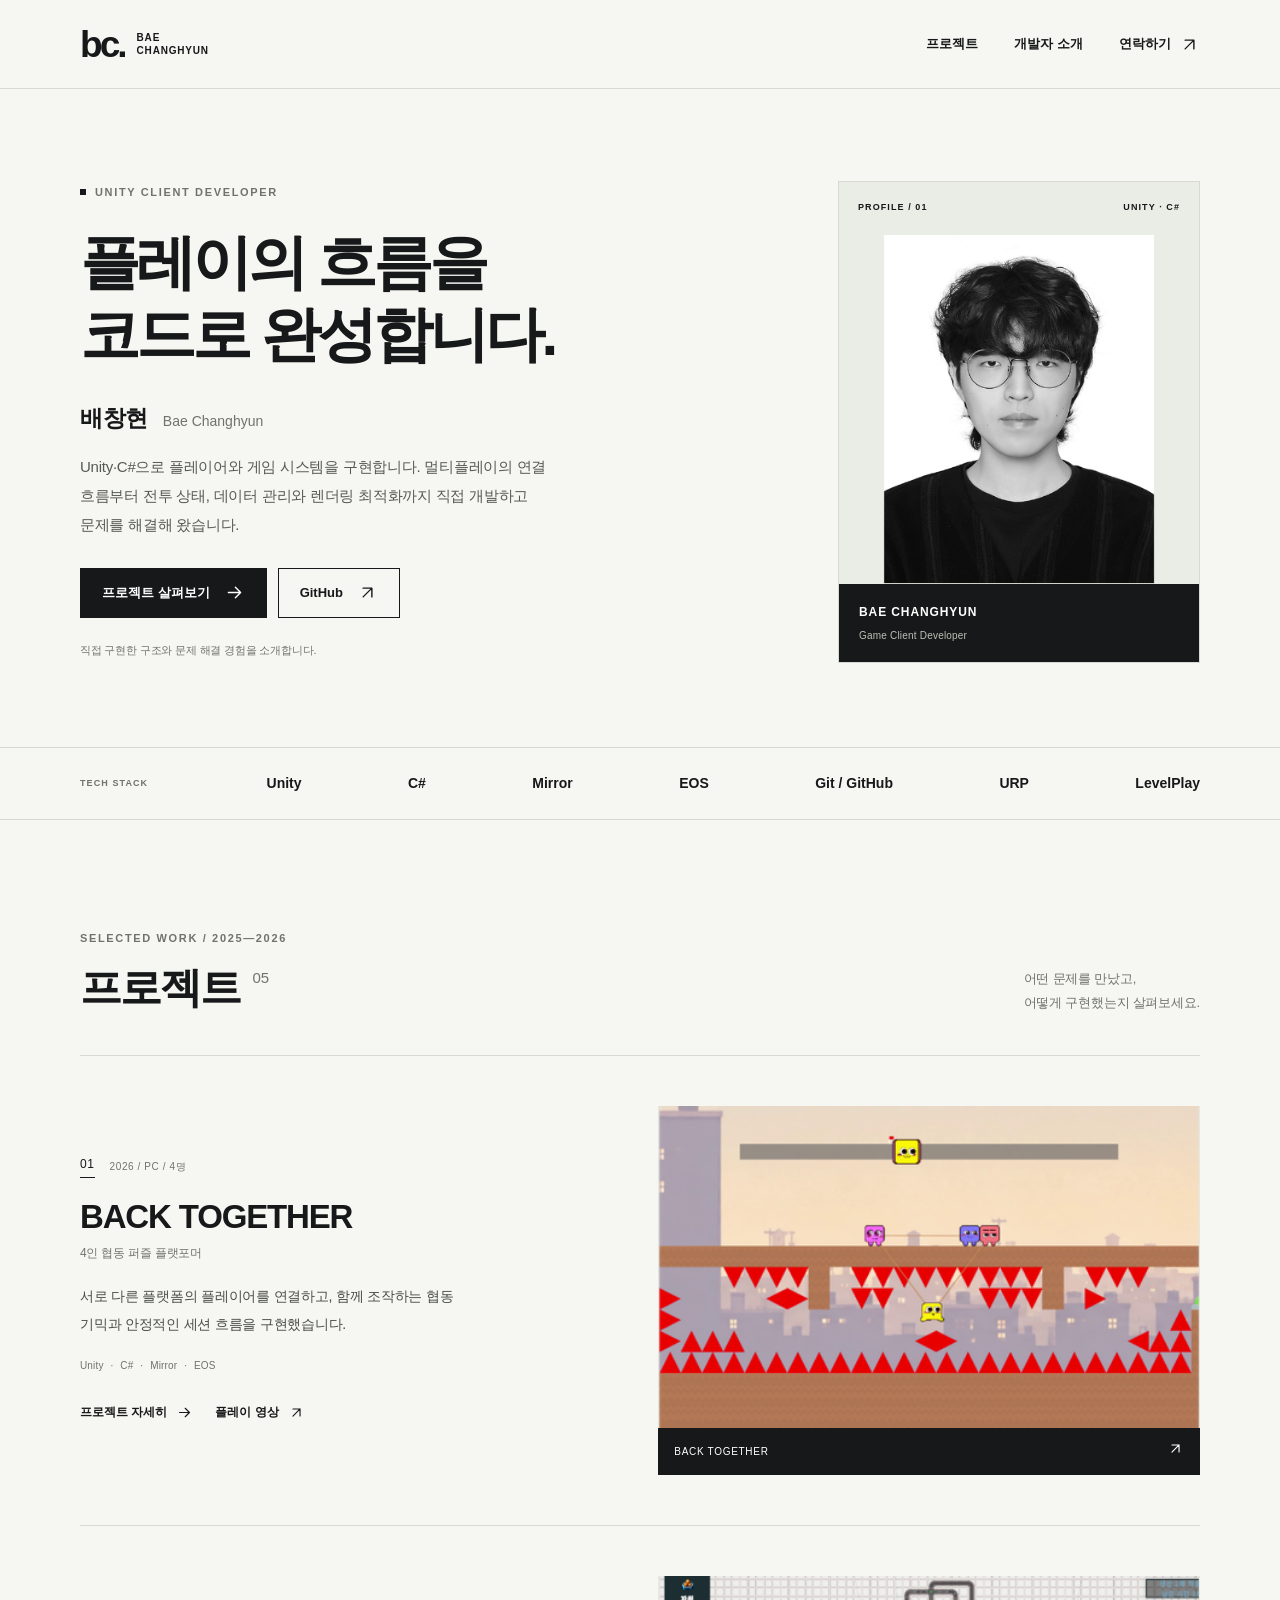
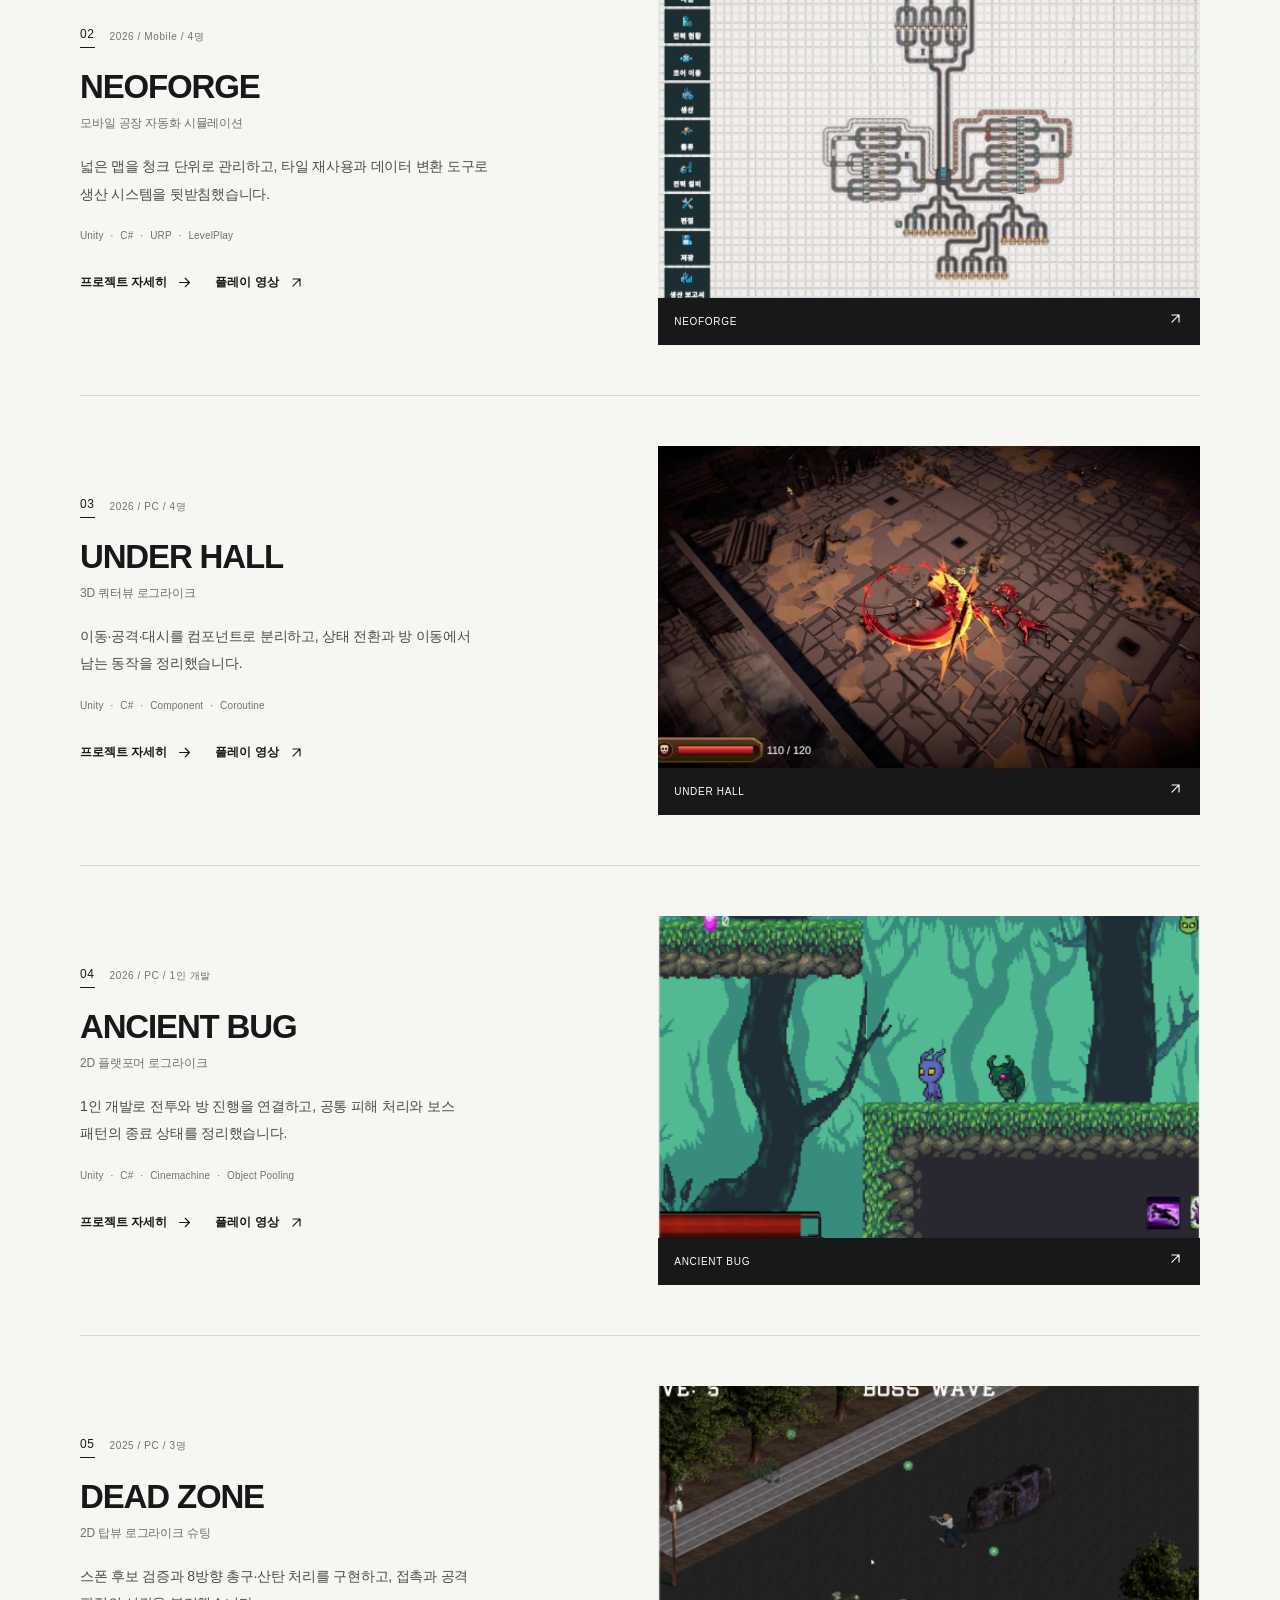
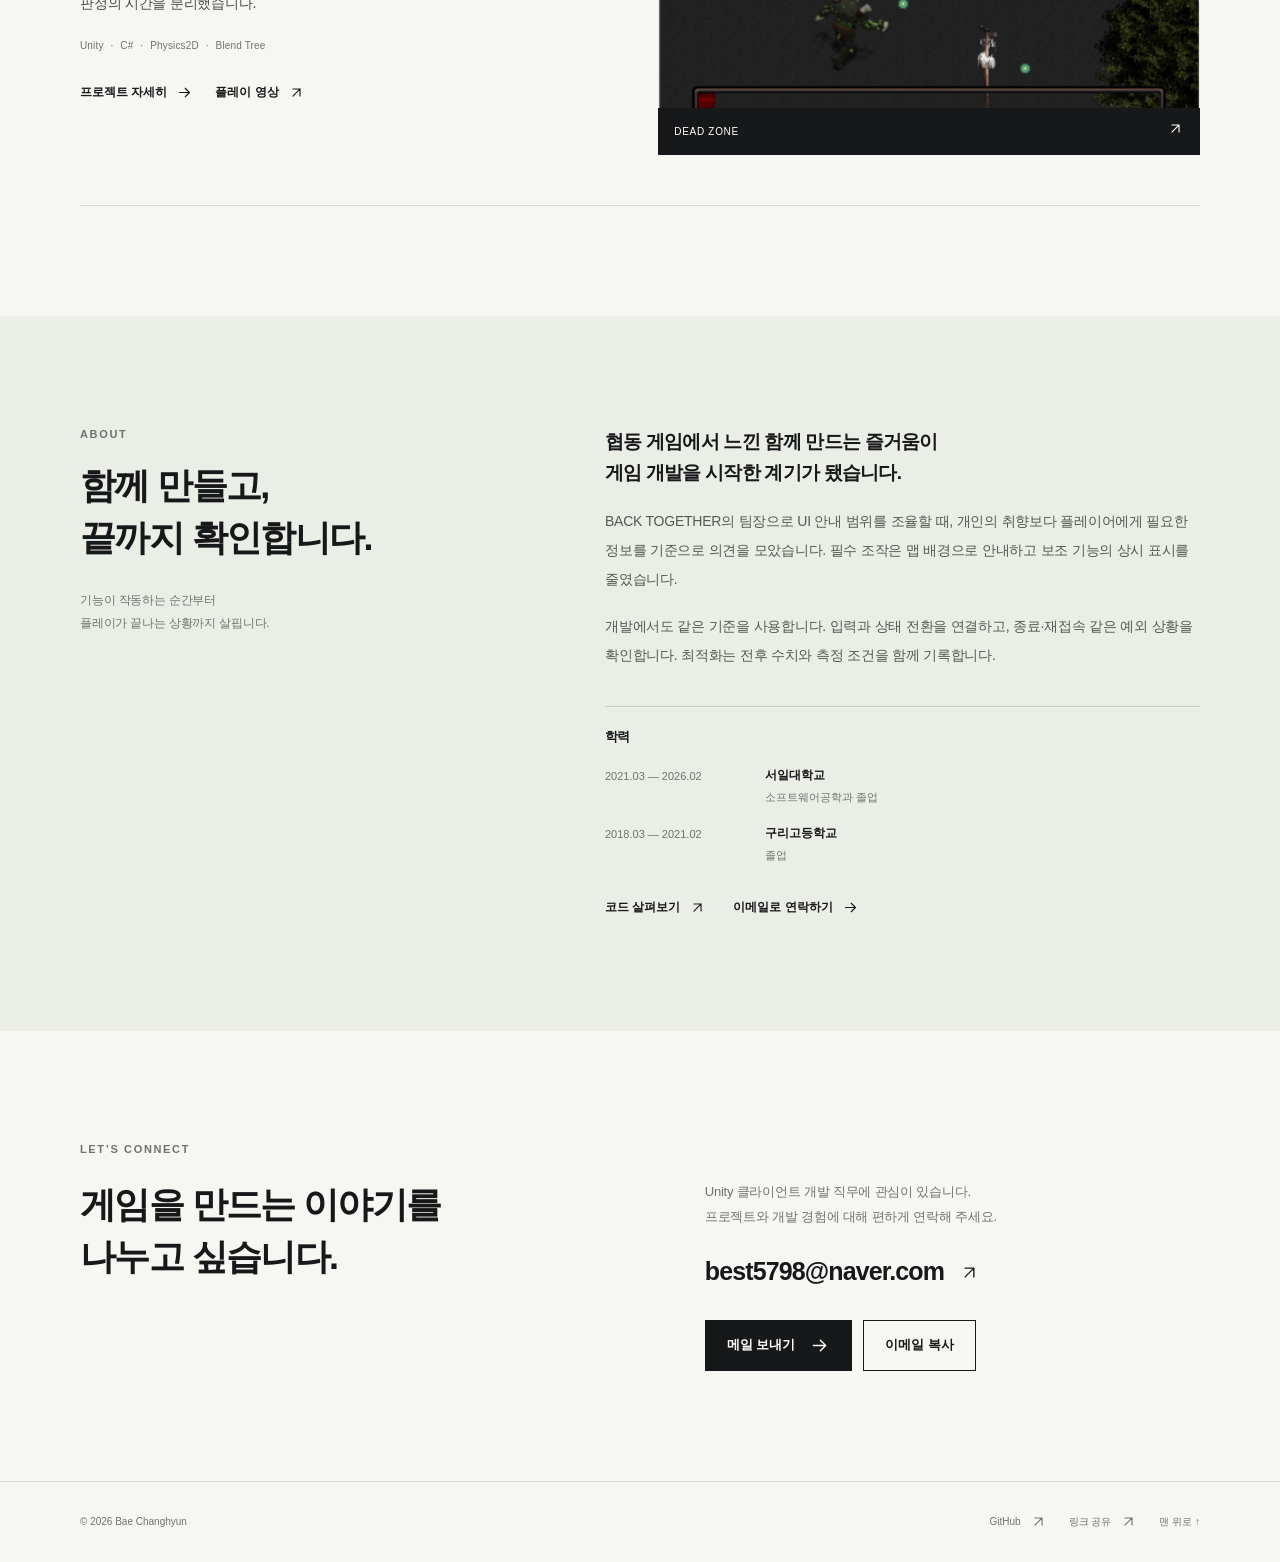
==== index.html @ 73ba4fcb "Publish Bae Changhyun portfolio website Add the homepage, five project case pages and original portf" ====
<!doctype html><html lang="ko"><head><meta charset="utf-8"><meta name="viewport" content="width=device-width,initial-scale=1"><meta name="theme-color" content="#f6f6f2"><title>배창현 | Unity 클라이언트 개발자</title><meta name="description" content="다섯 게임 프로젝트로 확인하는 Unity·C# 개발 경험. 멀티플레이, 전투 시스템, 데이터 관리와 렌더링 최적화를 소개합니다."><link rel="canonical" href="https://hukaziroh.github.io"><meta property="og:type" content="website"><meta property="og:title" content="배창현 | Unity 클라이언트 개발자"><meta property="og:description" content="다섯 게임 프로젝트로 확인하는 Unity·C# 개발 경험. 멀티플레이, 전투 시스템, 데이터 관리와 렌더링 최적화를 소개합니다."><meta property="og:url" content="https://hukaziroh.github.io"><meta property="og:locale" content="ko_KR"><meta property="og:image" content="https://hukaziroh.github.io/back-together-2.png"><meta name="twitter:card" content="summary_large_image"><link rel="icon" href="/favicon.svg" type="image/svg+xml"><link rel="stylesheet" href="/style.css"><script src="/app.js" defer></script></head><body><a class="skip-link" href="#main">본문으로 건너뛰기</a><header class="site-header"><div class="container nav-inner"><a class="wordmark" href="/" aria-label="배창현 홈페이지"><span class="monogram">bc.</span><span>BAE<br>CHANGHYUN</span></a><button class="menu-toggle" type="button" aria-expanded="false" aria-controls="main-nav" aria-label="메뉴 열기"><span></span><span></span></button><nav id="main-nav" aria-label="주요 메뉴"><a href="/#work">프로젝트</a><a href="/#about">개발자 소개</a><a class="nav-contact" href="/#contact">연락하기 <svg viewBox="0 0 24 24" aria-hidden="true"><path d="M7 17 17 7M7 7h10v10"/></svg></a></nav></div></header><main id="main"><section class="hero container" id="top"><div class="hero-copy"><p class="eyebrow"><span class="small-square"></span> UNITY CLIENT DEVELOPER</p><h1>플레이의 흐름을<br>코드로 완성합니다.</h1><p class="hero-name">배창현 <span>Bae Changhyun</span></p><p class="hero-description">Unity·C#으로 플레이어와 게임 시스템을 구현합니다. 멀티플레이의 연결 흐름부터 전투 상태, 데이터 관리와 렌더링 최적화까지 직접 개발하고 문제를 해결해 왔습니다.</p><div class="hero-actions"><a class="button button-dark" href="#work">프로젝트 살펴보기 <svg viewBox="0 0 24 24" aria-hidden="true"><path d="M5 12h14M13 6l6 6-6 6"/></svg></a><a class="button button-outline" href="https://github.com/Hukaziroh" target="_blank" rel="noopener noreferrer">GitHub<svg viewBox="0 0 24 24" aria-hidden="true"><path d="M7 17 17 7M7 7h10v10"/></svg></a></div><p class="hero-footnote">직접 구현한 구조와 문제 해결 경험을 소개합니다.</p></div><div class="portrait-wrap"><div class="portrait-top"><span>PROFILE / 01</span><span>UNITY · C#</span></div><img class="portrait" src="/portrait.png" alt="Unity 클라이언트 개발자 배창현" width="338" height="434" fetchpriority="high"><div class="portrait-bottom"><span>BAE CHANGHYUN</span><span>Game Client Developer</span></div></div></section><div class="skill-rail"><div class="container"><span class="rail-label">TECH STACK</span><span>Unity</span><span>C#</span><span>Mirror</span><span>EOS</span><span>Git / GitHub</span><span>URP</span><span>LevelPlay</span></div></div><section class="work-section container section-space" id="work"><div class="section-heading"><div><p class="eyebrow">SELECTED WORK / 2025—2026</p><h2>프로젝트<span class="section-count">05</span></h2></div><p>어떤 문제를 만났고,<br>어떻게 구현했는지 살펴보세요.</p></div><div id="projects" class="project-list"><article class="project-row"><div class="project-copy"><div class="project-meta"><span class="project-number">01</span><span>2026 / PC / 4명</span></div><h3><a href="/back-together.html">BACK TOGETHER</a></h3><p class="project-category">4인 협동 퍼즐 플랫포머</p><p class="project-summary">서로 다른 플랫폼의 플레이어를 연결하고, 함께 조작하는 협동 기믹과 안정적인 세션 흐름을 구현했습니다.</p><p class="project-tools">Unity <span>·</span> C# <span>·</span> Mirror <span>·</span> EOS</p><div class="project-actions"><a class="text-link project-detail" href="/back-together.html">프로젝트 자세히 <svg viewBox="0 0 24 24" aria-hidden="true"><path d="M5 12h14M13 6l6 6-6 6"/></svg></a><a class="text-link" href="https://www.youtube.com/@MoriSoft-KR/videos" target="_blank" rel="noopener noreferrer">플레이 영상<svg viewBox="0 0 24 24" aria-hidden="true"><path d="M7 17 17 7M7 7h10v10"/></svg></a></div></div><a class="project-image" href="/back-together.html" aria-label="BACK TOGETHER 상세 보기"><img src="/back-together-3.png" alt="BACK TOGETHER 실제 게임 화면" width="600" height="380" loading="lazy"><span class="image-caption">BACK TOGETHER <span><svg viewBox="0 0 24 24" aria-hidden="true"><path d="M7 17 17 7M7 7h10v10"/></svg></span></span></a></article><article class="project-row"><div class="project-copy"><div class="project-meta"><span class="project-number">02</span><span>2026 / Mobile / 4명</span></div><h3><a href="/neoforge.html">NEOFORGE</a></h3><p class="project-category">모바일 공장 자동화 시뮬레이션</p><p class="project-summary">넓은 맵을 청크 단위로 관리하고, 타일 재사용과 데이터 변환 도구로 생산 시스템을 뒷받침했습니다.</p><p class="project-tools">Unity <span>·</span> C# <span>·</span> URP <span>·</span> LevelPlay</p><div class="project-actions"><a class="text-link project-detail" href="/neoforge.html">프로젝트 자세히 <svg viewBox="0 0 24 24" aria-hidden="true"><path d="M5 12h14M13 6l6 6-6 6"/></svg></a><a class="text-link" href="https://youtu.be/J22Yu4zVN50" target="_blank" rel="noopener noreferrer">플레이 영상<svg viewBox="0 0 24 24" aria-hidden="true"><path d="M7 17 17 7M7 7h10v10"/></svg></a></div></div><a class="project-image" href="/neoforge.html" aria-label="NEOFORGE 상세 보기"><img src="/neoforge-2.png" alt="NEOFORGE 실제 게임 화면" width="600" height="380" loading="lazy"><span class="image-caption">NEOFORGE <span><svg viewBox="0 0 24 24" aria-hidden="true"><path d="M7 17 17 7M7 7h10v10"/></svg></span></span></a></article><article class="project-row"><div class="project-copy"><div class="project-meta"><span class="project-number">03</span><span>2026 / PC / 4명</span></div><h3><a href="/under-hall.html">UNDER HALL</a></h3><p class="project-category">3D 쿼터뷰 로그라이크</p><p class="project-summary">이동·공격·대시를 컴포넌트로 분리하고, 상태 전환과 방 이동에서 남는 동작을 정리했습니다.</p><p class="project-tools">Unity <span>·</span> C# <span>·</span> Component <span>·</span> Coroutine</p><div class="project-actions"><a class="text-link project-detail" href="/under-hall.html">프로젝트 자세히 <svg viewBox="0 0 24 24" aria-hidden="true"><path d="M5 12h14M13 6l6 6-6 6"/></svg></a><a class="text-link" href="https://youtu.be/vsww1RS2NX8" target="_blank" rel="noopener noreferrer">플레이 영상<svg viewBox="0 0 24 24" aria-hidden="true"><path d="M7 17 17 7M7 7h10v10"/></svg></a></div></div><a class="project-image" href="/under-hall.html" aria-label="UNDER HALL 상세 보기"><img src="/under-hall-1.png" alt="UNDER HALL 실제 게임 화면" width="600" height="380" loading="lazy"><span class="image-caption">UNDER HALL <span><svg viewBox="0 0 24 24" aria-hidden="true"><path d="M7 17 17 7M7 7h10v10"/></svg></span></span></a></article><article class="project-row"><div class="project-copy"><div class="project-meta"><span class="project-number">04</span><span>2026 / PC / 1인 개발</span></div><h3><a href="/ancient-bug.html">ANCIENT BUG</a></h3><p class="project-category">2D 플랫포머 로그라이크</p><p class="project-summary">1인 개발로 전투와 방 진행을 연결하고, 공통 피해 처리와 보스 패턴의 종료 상태를 정리했습니다.</p><p class="project-tools">Unity <span>·</span> C# <span>·</span> Cinemachine <span>·</span> Object Pooling</p><div class="project-actions"><a class="text-link project-detail" href="/ancient-bug.html">프로젝트 자세히 <svg viewBox="0 0 24 24" aria-hidden="true"><path d="M5 12h14M13 6l6 6-6 6"/></svg></a><a class="text-link" href="https://youtu.be/8jhL17B-1E8" target="_blank" rel="noopener noreferrer">플레이 영상<svg viewBox="0 0 24 24" aria-hidden="true"><path d="M7 17 17 7M7 7h10v10"/></svg></a></div></div><a class="project-image" href="/ancient-bug.html" aria-label="ANCIENT BUG 상세 보기"><img src="/ancient-bug-1.png" alt="ANCIENT BUG 실제 게임 화면" width="600" height="380" loading="lazy"><span class="image-caption">ANCIENT BUG <span><svg viewBox="0 0 24 24" aria-hidden="true"><path d="M7 17 17 7M7 7h10v10"/></svg></span></span></a></article><article class="project-row"><div class="project-copy"><div class="project-meta"><span class="project-number">05</span><span>2025 / PC / 3명</span></div><h3><a href="/dead-zone.html">DEAD ZONE</a></h3><p class="project-category">2D 탑뷰 로그라이크 슈팅</p><p class="project-summary">스폰 후보 검증과 8방향 총구·산탄 처리를 구현하고, 접촉과 공격 판정의 시간을 분리했습니다.</p><p class="project-tools">Unity <span>·</span> C# <span>·</span> Physics2D <span>·</span> Blend Tree</p><div class="project-actions"><a class="text-link project-detail" href="/dead-zone.html">프로젝트 자세히 <svg viewBox="0 0 24 24" aria-hidden="true"><path d="M5 12h14M13 6l6 6-6 6"/></svg></a><a class="text-link" href="https://youtu.be/VTCCBFaYVKY" target="_blank" rel="noopener noreferrer">플레이 영상<svg viewBox="0 0 24 24" aria-hidden="true"><path d="M7 17 17 7M7 7h10v10"/></svg></a></div></div><a class="project-image" href="/dead-zone.html" aria-label="DEAD ZONE 상세 보기"><img src="/dead-zone-1.png" alt="DEAD ZONE 실제 게임 화면" width="600" height="380" loading="lazy"><span class="image-caption">DEAD ZONE <span><svg viewBox="0 0 24 24" aria-hidden="true"><path d="M7 17 17 7M7 7h10v10"/></svg></span></span></a></article></div></section><section class="about-section" id="about"><div class="container section-space about-layout"><div class="about-heading"><p class="eyebrow">ABOUT</p><h2>함께 만들고,<br>끝까지 확인합니다.</h2><p>기능이 작동하는 순간부터<br>플레이가 끝나는 상황까지 살핍니다.</p></div><div class="about-content"><p class="about-lead">협동 게임에서 느낀 함께 만드는 즐거움이<br>게임 개발을 시작한 계기가 됐습니다.</p><p>BACK TOGETHER의 팀장으로 UI 안내 범위를 조율할 때, 개인의 취향보다 플레이어에게 필요한 정보를 기준으로 의견을 모았습니다. 필수 조작은 맵 배경으로 안내하고 보조 기능의 상시 표시를 줄였습니다.</p><p>개발에서도 같은 기준을 사용합니다. 입력과 상태 전환을 연결하고, 종료·재접속 같은 예외 상황을 확인합니다. 최적화는 전후 수치와 측정 조건을 함께 기록합니다.</p><div class="education"><h3>학력</h3><div class="education-row"><time>2021.03 — 2026.02</time><div><strong>서일대학교</strong><span>소프트웨어공학과 졸업</span></div></div><div class="education-row"><time>2018.03 — 2021.02</time><div><strong>구리고등학교</strong><span>졸업</span></div></div></div><div class="about-links"><a class="text-link" href="https://github.com/Hukaziroh" target="_blank" rel="noopener noreferrer">코드 살펴보기<svg viewBox="0 0 24 24" aria-hidden="true"><path d="M7 17 17 7M7 7h10v10"/></svg></a><a class="text-link" href="mailto:best5798@naver.com">이메일로 연락하기 <svg viewBox="0 0 24 24" aria-hidden="true"><path d="M5 12h14M13 6l6 6-6 6"/></svg></a></div></div></div></section><section class="contact-section container section-space" id="contact"><p class="eyebrow">LET’S CONNECT</p><div class="contact-layout"><h2>게임을 만드는 이야기를<br>나누고 싶습니다.</h2><div><p>Unity 클라이언트 개발 직무에 관심이 있습니다.<br>프로젝트와 개발 경험에 대해 편하게 연락해 주세요.</p><a class="contact-email" href="mailto:best5798@naver.com">best5798@naver.com<svg viewBox="0 0 24 24" aria-hidden="true"><path d="M7 17 17 7M7 7h10v10"/></svg></a><div class="contact-actions"><a class="button button-dark" href="mailto:best5798@naver.com">메일 보내기 <svg viewBox="0 0 24 24" aria-hidden="true"><path d="M5 12h14M13 6l6 6-6 6"/></svg></a><button class="button button-outline" type="button" data-copy-email>이메일 복사</button></div></div></div></section></main><script type="application/ld+json">{"@context":"https://schema.org","@type":"Person","name":"배창현","alternateName":"Bae Changhyun","jobTitle":"Unity 클라이언트 개발자","email":"best5798@naver.com","url":"https://hukaziroh.github.io","sameAs":["https://github.com/Hukaziroh"],"knowsAbout":["Unity","C#","Mirror","Epic Online Services","Game Development"],"alumniOf":{"@type":"CollegeOrUniversity","name":"서일대학교"}}</script><footer class="site-footer"><div class="container footer-inner"><span>© 2026 Bae Changhyun</span><div><a class="text-link" href="https://github.com/Hukaziroh" target="_blank" rel="noopener noreferrer">GitHub<svg viewBox="0 0 24 24" aria-hidden="true"><path d="M7 17 17 7M7 7h10v10"/></svg></a><button class="text-link" type="button" data-share>링크 공유 <svg viewBox="0 0 24 24" aria-hidden="true"><path d="M7 17 17 7M7 7h10v10"/></svg></button><a class="text-link" href="#top">맨 위로 ↑</a></div></div></footer><div id="toast" class="toast" role="status" aria-live="polite"></div></body></html>
---- style.css ----
:root{--bg:#f6f6f2;--ink:#171819;--muted:#70736d;--line:#d7d9d2;--white:#fff;--soft:#eceee7;--font:"Noto Sans KR","Apple SD Gothic Neo","Malgun Gothic",Arial,sans-serif}
*{box-sizing:border-box}html{scroll-behavior:smooth;scroll-padding-top:94px}body{margin:0;background:var(--bg);color:var(--ink);font-family:var(--font);font-size:15px;line-height:1.75;word-break:keep-all;overflow-wrap:break-word}a{color:inherit;text-decoration:none}button{font:inherit;color:inherit;cursor:pointer}button,a{-webkit-tap-highlight-color:transparent}button{border:0;background:none}img{max-width:100%;display:block}svg{width:21px;height:21px;fill:none;stroke:currentColor;stroke-width:1.6;stroke-linecap:round;stroke-linejoin:round;flex:none}h1,h2,h3,p,figure{margin:0}h1,h2,h3{line-height:1.3;letter-spacing:-.045em}h2{font-size:42px;font-weight:750}h3{font-size:26px;font-weight:700}p{letter-spacing:-.017em}.container{width:min(1120px,calc(100% - 80px));margin:0 auto}.section-space{padding-top:110px;padding-bottom:110px}.eyebrow{font-family:Arial,sans-serif;font-size:11px;font-weight:700;letter-spacing:.15em;color:var(--muted);line-height:1.6}.sr-only{position:absolute;width:1px;height:1px;padding:0;margin:-1px;overflow:hidden;clip:rect(0,0,0,0);white-space:nowrap;border:0}.skip-link{position:fixed;top:-80px;left:20px;z-index:20;background:var(--ink);color:white;padding:14px 20px}.skip-link:focus{top:12px}:focus-visible{outline:2px solid var(--ink);outline-offset:5px}.site-header{position:sticky;top:0;z-index:10;background:rgba(246,246,242,.96);backdrop-filter:blur(14px);border-bottom:1px solid var(--line)}.nav-inner{height:88px;display:flex;align-items:center;justify-content:space-between}.wordmark{display:flex;align-items:center;gap:12px;font-family:Arial,sans-serif;font-size:10px;line-height:1.35;font-weight:700;letter-spacing:.08em}.monogram{font-size:37px;font-weight:800;letter-spacing:-.08em;line-height:1}.site-header nav{display:flex;align-items:center;gap:36px;font-size:13px;font-weight:600}.nav-contact{display:flex;align-items:center;gap:8px}.menu-toggle{display:none}.hero{padding:92px 0 84px;display:grid;grid-template-columns:1.45fr 1fr;gap:78px;align-items:center}.hero .eyebrow{display:flex;align-items:center;gap:9px}.small-square{width:6px;height:6px;background:var(--ink);display:inline-block}.hero h1{font-size:clamp(38px,4.7vw,65px);font-weight:800;line-height:1.2;letter-spacing:-.065em;margin:26px 0 26px}.hero-name{font-size:23px;font-weight:700;display:flex;align-items:baseline;gap:15px}.hero-name span{font-family:Arial,sans-serif;font-weight:400;font-size:14px;color:var(--muted);letter-spacing:0}.hero-description{font-size:15px;color:#575a54;max-width:495px;margin-top:14px;line-height:1.95}.hero-actions{display:flex;gap:11px;margin-top:28px;flex-wrap:wrap}.button{display:inline-flex;align-items:center;justify-content:center;gap:14px;padding:13px 21px;font-size:13px;font-weight:600;min-height:49px;border:1px solid var(--ink);transition:background .2s,color .2s,transform .2s}.button:hover{transform:translateY(-2px)}.button-dark{background:var(--ink);color:white}.button-dark:hover{background:#353830}.button-outline{background:transparent}.button-outline:hover{background:white}.hero-footnote{font-size:11px;color:var(--muted);margin-top:23px}.portrait-wrap{background:#eaede5;border:1px solid var(--line);max-width:362px;justify-self:end;width:100%;position:relative}.portrait-top,.portrait-bottom{display:flex;justify-content:space-between;font-family:Arial,sans-serif;font-size:9px;font-weight:600;letter-spacing:.12em;padding:18px 19px}.portrait{height:350px;width:100%;object-fit:contain;object-position:center bottom;filter:grayscale(1);padding:0 22px}.portrait-bottom{background:var(--ink);color:white;flex-direction:column;gap:4px;padding:18px 20px;letter-spacing:.1em}.portrait-bottom span:first-child{font-size:12px}.portrait-bottom span:last-child{font-weight:400;font-size:10px;color:#bdc0b7;letter-spacing:.02em}.skill-rail{border-top:1px solid var(--line);border-bottom:1px solid var(--line)}.skill-rail .container{display:flex;align-items:center;justify-content:space-between;gap:20px;padding-top:23px;padding-bottom:23px;font-family:Arial,sans-serif;font-size:14px;font-weight:600;flex-wrap:wrap}.skill-rail .rail-label{font-size:9px;letter-spacing:.12em;color:var(--muted);font-weight:700;margin-right:12px}.section-heading{display:flex;align-items:flex-end;justify-content:space-between;gap:30px}.section-heading h2{margin-top:14px}.section-count{font-family:Arial,sans-serif;font-size:15px;font-weight:400;vertical-align:top;letter-spacing:0;margin-left:12px;color:var(--muted);display:inline-block;padding-top:7px}.section-heading>p{font-size:13px;color:var(--muted);line-height:1.9}.project-row{display:grid;grid-template-columns:1fr 1.07fr;gap:72px;align-items:center;padding:50px 0;border-bottom:1px solid var(--line)}.project-meta{display:flex;align-items:center;gap:15px;color:var(--muted);font-family:Arial,sans-serif;font-size:10px;letter-spacing:.06em}.project-number{color:var(--ink);font-size:12px;border-bottom:1px solid var(--ink);padding-bottom:2px}.project-copy h3{font-family:Arial,sans-serif;font-size:33px;letter-spacing:-.035em;margin-top:18px}.project-copy h3 a:hover{opacity:.65}.project-category{font-size:12px;color:var(--muted);margin-top:4px}.project-summary{margin-top:19px;max-width:410px;line-height:1.95;font-size:14px;color:#4a4e47}.project-tools{font-family:Arial,var(--font);font-size:10px;color:var(--muted);margin-top:19px;letter-spacing:.015em}.project-tools span{padding:0 4px}.project-actions{display:flex;gap:22px;align-items:center;margin-top:24px;flex-wrap:wrap}.text-link{display:inline-flex;align-items:center;gap:9px;font-size:12px;font-weight:600;padding:0;min-height:28px;transition:opacity .2s}.text-link:hover{opacity:.6}.text-link svg{width:17px;height:17px}.project-detail{font-weight:700}.project-image{display:block;overflow:hidden;background:#e7e9e3}.project-image>img{width:100%;aspect-ratio:1.68;object-fit:cover;height:auto;transition:transform .45s}.project-image:hover>img{transform:scale(1.025)}.image-caption{display:flex;align-items:center;justify-content:space-between;background:var(--ink);color:white;padding:12px 16px;font-family:Arial,sans-serif;font-size:10px;letter-spacing:.07em}.image-caption svg{width:17px;height:17px}.about-section{background:#ebeee7}.about-layout{display:grid;grid-template-columns:1fr 1.4fr;gap:100px}.about-heading h2{font-size:36px;margin:17px 0 24px;line-height:1.45}.about-heading>p:last-child{font-size:12px;color:var(--muted);line-height:1.95}.about-content>p{font-size:14px;line-height:2.05;color:#555950;margin-top:19px}.about-content .about-lead{font-size:19px;font-weight:600;color:var(--ink);margin-top:0;line-height:1.65;letter-spacing:-.04em}.education{margin-top:36px;border-top:1px solid #c9cec1;padding-top:22px}.education h3{font-size:13px;margin-bottom:19px}.education-row{display:grid;grid-template-columns:145px 1fr;gap:15px;align-items:start;margin-top:16px;font-size:12px}.education-row time{font-family:Arial,sans-serif;color:var(--muted);font-size:11px;padding-top:2px}.education-row strong{font-weight:600}.education-row span{font-size:11px;color:var(--muted);display:block;margin-top:2px}.about-links{display:flex;gap:27px;margin-top:28px}.contact-section .eyebrow{margin-bottom:20px}.contact-layout{display:grid;grid-template-columns:1.1fr 1fr;gap:80px}.contact-layout h2{font-size:36px;line-height:1.45}.contact-layout p{font-size:13px;color:var(--muted);line-height:1.95}.contact-email{display:flex;align-items:center;gap:15px;font-family:Arial,sans-serif;font-size:25px;letter-spacing:-.035em;margin-top:21px;font-weight:600}.contact-email:hover{opacity:.65}.contact-actions{display:flex;gap:11px;margin-top:26px}.site-footer{border-top:1px solid var(--line)}.footer-inner{display:flex;justify-content:space-between;align-items:center;padding-top:26px;padding-bottom:26px;font-size:10px;color:var(--muted);font-family:Arial,sans-serif}.footer-inner>div{display:flex;gap:22px}.footer-inner .text-link{font-size:10px;font-weight:400}.toast{position:fixed;bottom:25px;left:50%;transform:translate(-50%,20px);background:var(--ink);color:white;padding:12px 22px;font-size:12px;z-index:30;opacity:0;pointer-events:none;transition:opacity .2s,transform .2s;max-width:calc(100% - 32px);text-align:center}.toast.is-visible{opacity:1;transform:translate(-50%,0)}.case-intro{padding-top:40px}.back-link{display:inline-block;font-size:12px;color:var(--muted);margin-bottom:55px}.case-title-row{display:flex;align-items:flex-end;justify-content:space-between;gap:20px}.case-title-row h1{font-family:Arial,var(--font);font-size:68px;letter-spacing:-.045em;margin:10px 0 8px;line-height:1.1}.case-category{font-size:15px;color:var(--muted)}.case-lead{font-size:20px;max-width:760px;margin-top:31px;line-height:1.85;letter-spacing:-.035em}.case-actions{display:flex;gap:12px;flex-wrap:wrap;margin-top:26px}.case-status{font-size:11px;color:var(--muted);margin-top:15px}.case-overview{display:grid;grid-template-columns:1.25fr 1fr;gap:56px;margin-top:54px;align-items:start;padding-bottom:65px;border-bottom:1px solid var(--line)}.case-main-image img{width:100%;height:auto;aspect-ratio:1.58;object-fit:contain;background:#e7e9e3}.case-main-image figcaption{font-size:10px;color:var(--muted);margin-top:10px}.case-facts h2{font-size:18px;margin-bottom:20px}.case-facts dl{margin:0;display:grid;gap:14px}.case-facts dl>div{display:grid;grid-template-columns:82px 1fr;gap:15px;font-size:12px;line-height:1.9}.case-facts dt{color:var(--muted)}.case-facts dd{margin:0}.case-facts>p{font-size:12px;line-height:2;color:#595d55;margin-top:25px}.case-body{padding-top:65px}.case-section-heading h2{font-size:31px;margin-top:10px}.case-chapter{display:grid;grid-template-columns:55px 1fr;gap:30px;padding:37px 0;border-bottom:1px solid var(--line)}.chapter-number{font-family:Arial,sans-serif;font-size:12px;color:var(--muted);padding-top:5px}.case-chapter h3{font-size:23px}.case-chapter p{max-width:820px;font-size:14px;line-height:2;margin-top:15px;color:#50554b}.case-chapter ul{margin:17px 0 0;padding-left:18px;color:#676c60;font-size:12px;line-height:2.2}.case-chapter li{padding-left:3px}.code-section{display:grid;grid-template-columns:.8fr 1.2fr;gap:60px;align-items:start;padding:50px 0}.code-section h3{font-size:20px;margin-top:10px;line-height:1.6}.code-section p{font-size:12px;color:var(--muted);line-height:2;margin:14px 0 16px}pre{padding:26px 28px;background:var(--ink);color:#e5e8df;margin:0;overflow:auto;max-width:100%;font-size:11px;line-height:1.85;tab-size:4;white-space:pre-wrap;overflow-wrap:anywhere;word-break:normal}code{font-family:"SFMono-Regular",Consolas,"Liberation Mono",monospace}.scope-note{border-left:2px solid #858d77;background:#ecefe7;padding:22px 27px;margin-bottom:50px}.scope-note h3{font-size:12px;margin-bottom:8px}.scope-note p{font-size:12px;line-height:1.95;color:#606758}.performance{padding-bottom:45px}.performance h3{font-size:22px;margin:5px 0 25px}.metric-row{display:grid;grid-template-columns:repeat(3,1fr);border-top:1px solid var(--line);border-bottom:1px solid var(--line);padding:25px 0;margin-bottom:24px;gap:25px}.metric-row>div{font-family:Arial,sans-serif}.metric-row span{font-size:11px;color:var(--muted)}.metric-row p{font-size:25px;margin-top:10px}.metric-row small{font-size:17px;color:var(--muted);padding:0 6px}.metric-row strong{font-weight:700}.performance-images{display:flex;gap:20px;max-width:800px}.performance-images figure{width:50%}.performance-images img{width:100%;height:auto}.performance-images figcaption{font-family:Arial,sans-serif;font-size:11px;margin-top:7px;color:var(--muted)}.collaboration{padding-bottom:48px;max-width:800px}.collaboration h3{font-size:23px;margin:13px 0}.collaboration p:last-child{font-size:14px;color:#50554b;line-height:2}.case-gallery>h3{font-size:22px;margin:10px 0 24px}.case-gallery>div{display:grid;grid-template-columns:repeat(2,minmax(0,1fr));gap:23px}.case-gallery img{width:100%;height:auto;background:#e7e9e3}.case-gallery a{display:block}.case-result{padding:46px 0 57px;border-bottom:1px solid var(--line)}.case-result>p:last-child{font-size:23px;line-height:1.8;max-width:820px;margin-top:15px;letter-spacing:-.04em}.next-project{padding-top:40px;padding-bottom:70px}.next-project>span{font-size:11px;color:var(--muted)}.next-project>a{font-family:Arial,sans-serif;display:flex;justify-content:space-between;align-items:center;gap:20px;font-size:31px;font-weight:600;margin-top:13px}.next-project svg{width:30px;height:30px}
@media(min-width:1500px){.hero h1{font-size:65px}}
@media(max-width:1000px){.container{width:calc(100% - 56px)}.hero{gap:38px;grid-template-columns:1.4fr 1fr;padding-top:72px}.hero h1{font-size:46px}.portrait{height:310px}.portrait-wrap{max-width:310px}.project-row{gap:38px}.project-copy h3{font-size:27px}.about-layout{gap:55px}.contact-layout{gap:45px}.contact-email{font-size:22px}.case-overview{gap:32px}.case-title-row h1{font-size:54px}.case-lead{font-size:18px}.metric-row p{font-size:22px}}
@media(max-width:720px){html{scroll-padding-top:85px}.container{width:calc(100% - 40px)}.nav-inner{height:70px}.wordmark{font-size:8px}.monogram{font-size:31px}.menu-toggle{display:flex;flex-direction:column;gap:6px;padding:10px;position:relative;z-index:12}.menu-toggle span{height:1px;width:22px;background:var(--ink);transition:transform .2s}.menu-toggle[aria-expanded=true] span:first-child{transform:translateY(3.5px) rotate(45deg)}.menu-toggle[aria-expanded=true] span:last-child{transform:translateY(-3.5px) rotate(-45deg)}.site-header nav{display:none;position:absolute;top:70px;left:0;right:0;background:var(--bg);padding:25px 20px;flex-direction:column;align-items:stretch;gap:23px;border-bottom:1px solid var(--line)}.site-header nav.is-open{display:flex}.hero{grid-template-columns:1fr;gap:38px;padding-top:48px;padding-bottom:48px}.hero h1{font-size:clamp(27px,8.4vw,42px);margin-top:22px;margin-bottom:22px;line-height:1.26}.hero-description{font-size:13px;line-height:1.95;max-width:100%}.hero-name{font-size:21px}.hero-name span{font-size:12px}.hero-actions{margin-top:24px}.hero .button{font-size:12px;padding:12px 17px;gap:11px}.hero-footnote{margin-top:19px;font-size:10px}.portrait-wrap{max-width:none;width:100%;display:grid;grid-template-columns:135px 1fr;align-items:end;background:#e9ece3}.portrait-top{display:none}.portrait{height:174px;width:135px;padding:8px 8px 0}.portrait-bottom{height:100%;background:transparent;color:var(--ink);justify-content:center;padding:20px;font-size:10px;gap:8px}.portrait-bottom span:first-child{font-size:12px}.portrait-bottom span:last-child{color:var(--muted);font-size:10px}.skill-rail .container{justify-content:flex-start;gap:16px 23px;font-size:12px;padding-top:20px;padding-bottom:20px}.skill-rail .rail-label{width:100%;margin:0;font-size:9px}.section-space{padding-top:65px;padding-bottom:65px}.section-heading{gap:15px;align-items:flex-start}.section-heading h2{font-size:31px;margin-top:10px}.section-heading>p{font-size:10px;max-width:130px;padding-top:27px;line-height:1.9}.section-count{font-size:12px}.eyebrow{font-size:9px}.project-row{grid-template-columns:1fr;gap:25px;padding-top:32px;padding-bottom:32px}.project-copy h3{font-size:28px;margin-top:15px}.project-meta{font-size:9px}.project-summary{font-size:13px;max-width:100%;margin-top:14px}.project-category{font-size:11px}.project-tools{font-size:10px;margin-top:14px}.project-actions{margin-top:18px;gap:24px}.text-link{font-size:11px}.project-image>img{aspect-ratio:1.62}.image-caption{font-size:9px;padding:10px 13px}.about-layout{grid-template-columns:1fr;gap:31px}.about-heading h2{font-size:29px;margin:13px 0 17px}.about-heading>p:last-child{font-size:11px}.about-content .about-lead{font-size:16px}.about-content>p{font-size:13px;line-height:2}.education-row{grid-template-columns:126px 1fr;gap:14px}.education-row time{font-size:10px}.education-row strong{font-size:12px}.contact-layout{grid-template-columns:1fr;gap:23px}.contact-layout h2{font-size:29px}.contact-layout p{font-size:12px}.contact-email{font-size:22px;gap:10px}.contact-actions{margin-top:22px;gap:10px;flex-wrap:wrap}.contact-actions .button{font-size:12px;padding:12px 16px}.footer-inner{flex-direction:column;align-items:flex-start;gap:13px;padding-top:25px;padding-bottom:25px}.footer-inner>div{gap:25px;flex-wrap:wrap}.case-intro{padding-top:25px}.back-link{margin-bottom:33px;font-size:11px}.case-title-row{align-items:flex-start;flex-direction:column;gap:16px}.case-title-row h1{font-size:clamp(27px,8vw,42px);line-height:1.16;overflow-wrap:anywhere;word-break:normal}.case-title-row>.text-link{font-size:10px}.case-category{font-size:12px}.case-lead{font-size:16px;line-height:1.9;margin-top:23px}.case-actions{gap:9px;margin-top:23px}.case-actions .button{font-size:11px;padding:11px 15px;gap:10px;min-height:44px}.case-status{font-size:10px}.case-overview{grid-template-columns:1fr;gap:30px;margin-top:33px;padding-bottom:40px}.case-facts h2{font-size:18px;margin-bottom:18px}.case-facts dl{gap:13px}.case-facts dl>div{grid-template-columns:75px 1fr;gap:12px;font-size:11px}.case-facts>p{font-size:12px;margin-top:23px}.case-body{padding-top:43px}.case-section-heading h2{font-size:26px}.case-chapter{grid-template-columns:25px 1fr;gap:16px;padding:29px 0}.chapter-number{font-size:10px;padding-top:4px}.case-chapter h3{font-size:19px;line-height:1.6}.case-chapter p{font-size:13px;line-height:2;margin-top:12px}.case-chapter ul{font-size:11px;line-height:2.1;padding-left:15px}.code-section{grid-template-columns:1fr;gap:22px;padding:35px 0}.code-section h3{font-size:18px}.code-section p{font-size:11px}pre{padding:20px 17px;font-size:10px;line-height:1.9}.scope-note{padding:19px 20px;margin-bottom:32px}.scope-note p{font-size:11px}.scope-note h3{font-size:12px}.performance{padding-bottom:30px}.performance h3{font-size:19px}.metric-row{grid-template-columns:1fr;gap:16px;padding:19px 0}.metric-row>div{display:flex;justify-content:space-between;align-items:center}.metric-row p{font-size:23px;margin-top:0}.performance-images{gap:12px}.performance-images figcaption{font-size:10px}.collaboration{padding-bottom:31px}.collaboration h3{font-size:19px}.collaboration p:last-child{font-size:13px}.case-gallery>h3{font-size:19px;margin-bottom:20px}.case-gallery>div{grid-template-columns:1fr;gap:17px}.case-result{padding:31px 0 36px}.case-result>p:last-child{font-size:19px;line-height:1.9}.next-project{padding-top:28px;padding-bottom:43px}.next-project>a{font-size:25px}.next-project svg{width:24px;height:24px}}
@media(prefers-reduced-motion:reduce){html{scroll-behavior:auto}*,*:before,*:after{animation:none!important;transition:none!important}}



.project-list{margin-top:39px;border-top:1px solid var(--line)}
@media(max-width:720px){.project-list{margin-top:29px}}
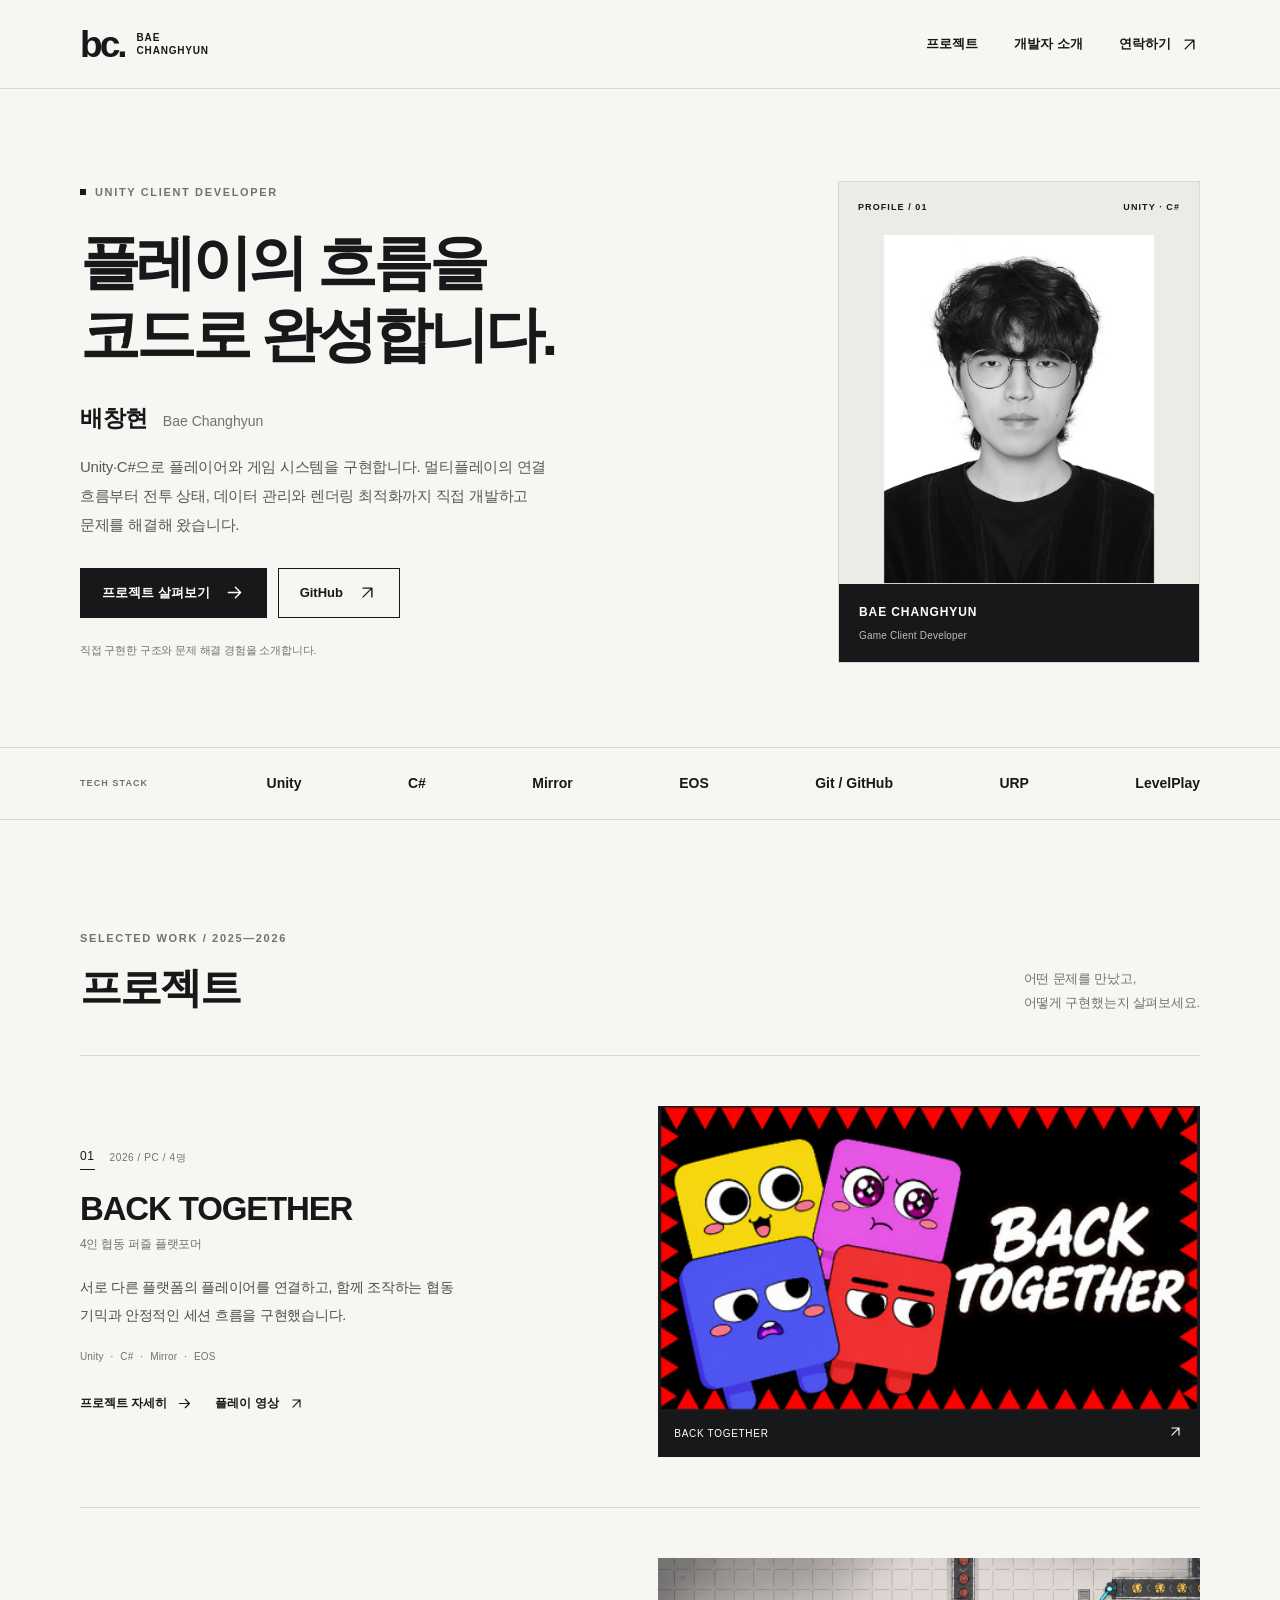
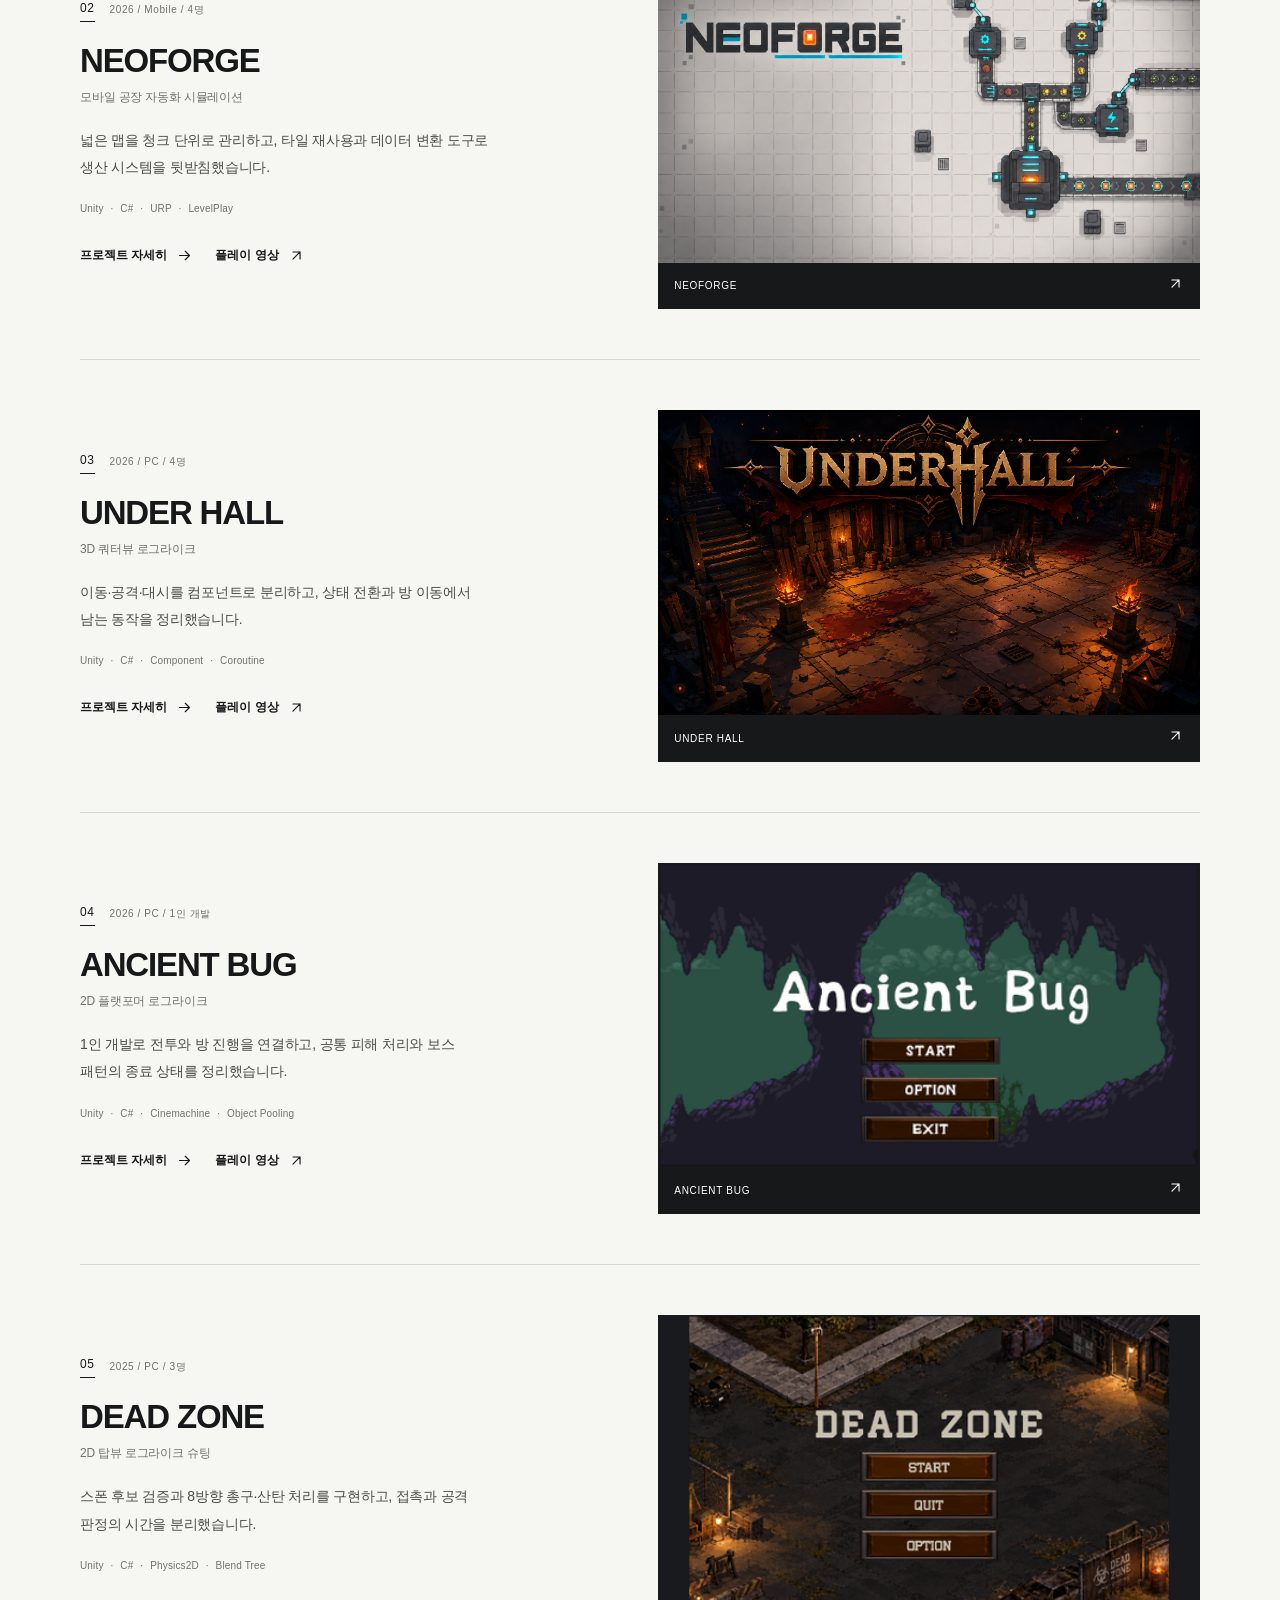
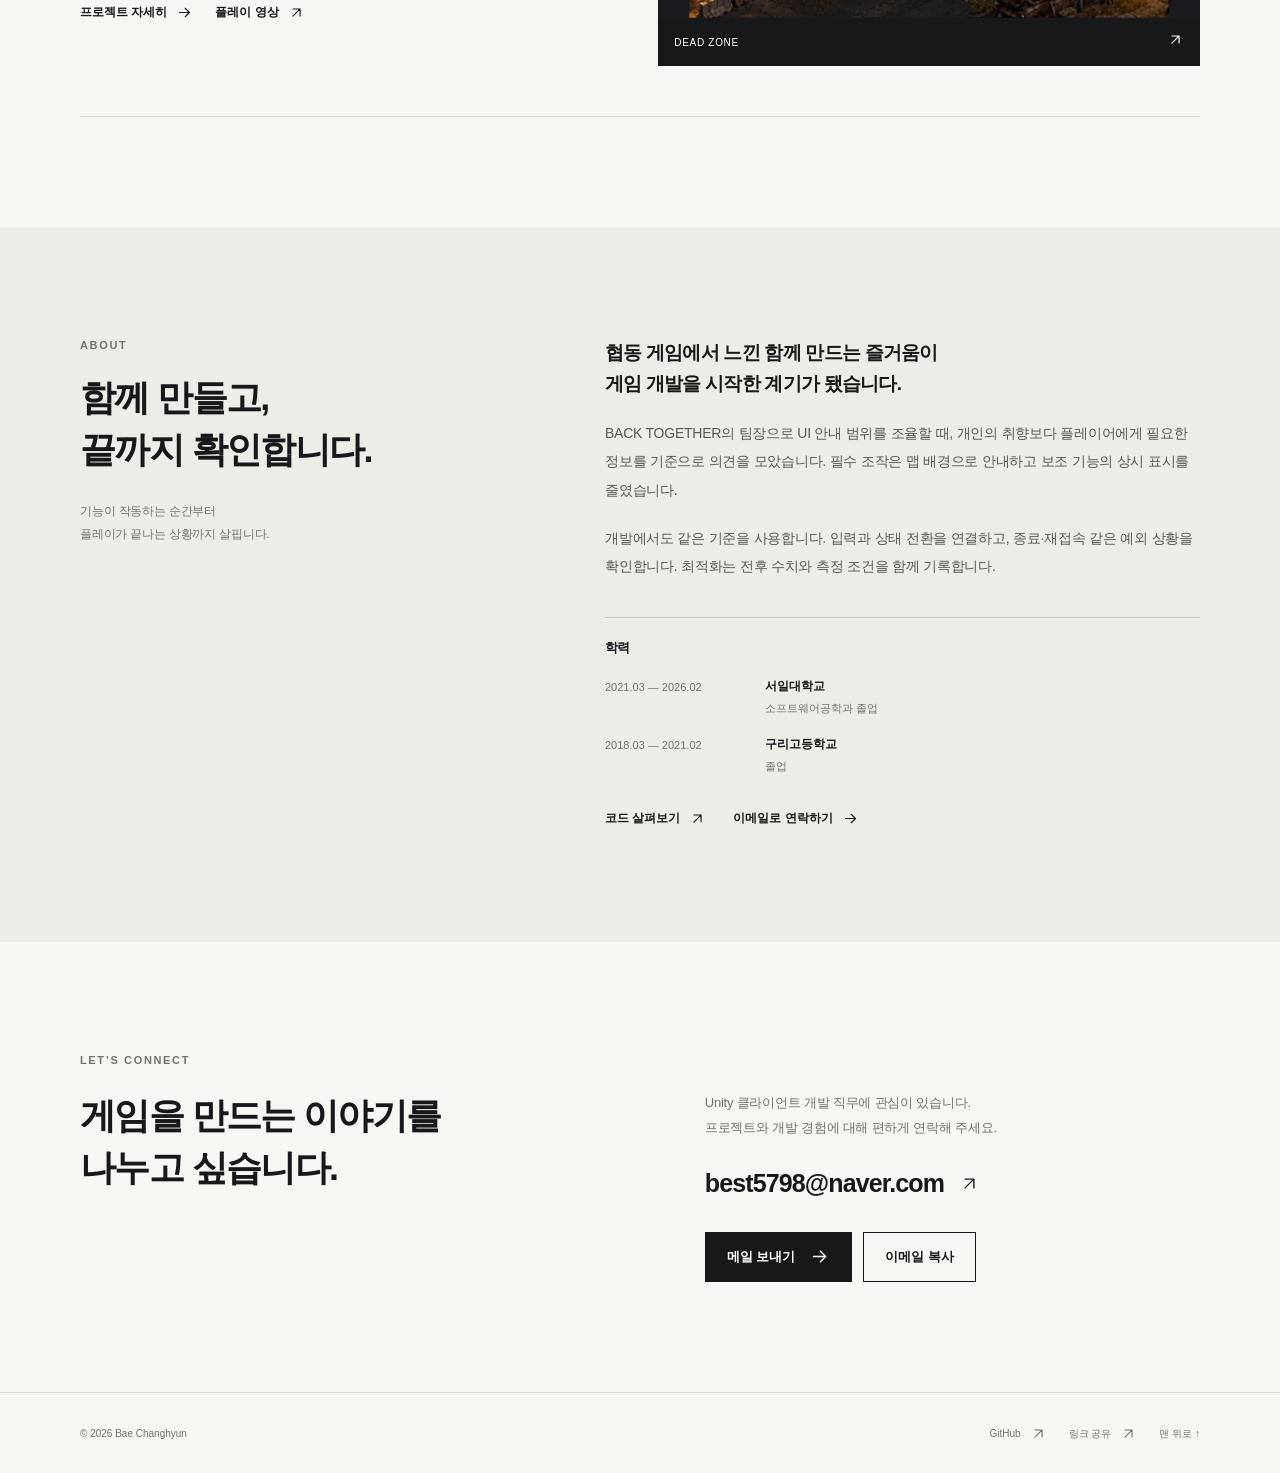
==== commit 28ecb040: "Use project title images and remove ambiguous project count Replace all five homepage and project-pa" ====
--- a/index.html
+++ b/index.html
@@ -1 +1 @@
-<!doctype html><html lang="ko"><head><meta charset="utf-8"><meta name="viewport" content="width=device-width,initial-scale=1"><meta name="theme-color" content="#f6f6f2"><title>배창현 | Unity 클라이언트 개발자</title><meta name="description" content="다섯 게임 프로젝트로 확인하는 Unity·C# 개발 경험. 멀티플레이, 전투 시스템, 데이터 관리와 렌더링 최적화를 소개합니다."><link rel="canonical" href="https://hukaziroh.github.io"><meta property="og:type" content="website"><meta property="og:title" content="배창현 | Unity 클라이언트 개발자"><meta property="og:description" content="다섯 게임 프로젝트로 확인하는 Unity·C# 개발 경험. 멀티플레이, 전투 시스템, 데이터 관리와 렌더링 최적화를 소개합니다."><meta property="og:url" content="https://hukaziroh.github.io"><meta property="og:locale" content="ko_KR"><meta property="og:image" content="https://hukaziroh.github.io/back-together-2.png"><meta name="twitter:card" content="summary_large_image"><link rel="icon" href="/favicon.svg" type="image/svg+xml"><link rel="stylesheet" href="/style.css"><script src="/app.js" defer></script></head><body><a class="skip-link" href="#main">본문으로 건너뛰기</a><header class="site-header"><div class="container nav-inner"><a class="wordmark" href="/" aria-label="배창현 홈페이지"><span class="monogram">bc.</span><span>BAE<br>CHANGHYUN</span></a><button class="menu-toggle" type="button" aria-expanded="false" aria-controls="main-nav" aria-label="메뉴 열기"><span></span><span></span></button><nav id="main-nav" aria-label="주요 메뉴"><a href="/#work">프로젝트</a><a href="/#about">개발자 소개</a><a class="nav-contact" href="/#contact">연락하기 <svg viewBox="0 0 24 24" aria-hidden="true"><path d="M7 17 17 7M7 7h10v10"/></svg></a></nav></div></header><main id="main"><section class="hero container" id="top"><div class="hero-copy"><p class="eyebrow"><span class="small-square"></span> UNITY CLIENT DEVELOPER</p><h1>플레이의 흐름을<br>코드로 완성합니다.</h1><p class="hero-name">배창현 <span>Bae Changhyun</span></p><p class="hero-description">Unity·C#으로 플레이어와 게임 시스템을 구현합니다. 멀티플레이의 연결 흐름부터 전투 상태, 데이터 관리와 렌더링 최적화까지 직접 개발하고 문제를 해결해 왔습니다.</p><div class="hero-actions"><a class="button button-dark" href="#work">프로젝트 살펴보기 <svg viewBox="0 0 24 24" aria-hidden="true"><path d="M5 12h14M13 6l6 6-6 6"/></svg></a><a class="button button-outline" href="https://github.com/Hukaziroh" target="_blank" rel="noopener noreferrer">GitHub<svg viewBox="0 0 24 24" aria-hidden="true"><path d="M7 17 17 7M7 7h10v10"/></svg></a></div><p class="hero-footnote">직접 구현한 구조와 문제 해결 경험을 소개합니다.</p></div><div class="portrait-wrap"><div class="portrait-top"><span>PROFILE / 01</span><span>UNITY · C#</span></div><img class="portrait" src="/portrait.png" alt="Unity 클라이언트 개발자 배창현" width="338" height="434" fetchpriority="high"><div class="portrait-bottom"><span>BAE CHANGHYUN</span><span>Game Client Developer</span></div></div></section><div class="skill-rail"><div class="container"><span class="rail-label">TECH STACK</span><span>Unity</span><span>C#</span><span>Mirror</span><span>EOS</span><span>Git / GitHub</span><span>URP</span><span>LevelPlay</span></div></div><section class="work-section container section-space" id="work"><div class="section-heading"><div><p class="eyebrow">SELECTED WORK / 2025—2026</p><h2>프로젝트<span class="section-count">05</span></h2></div><p>어떤 문제를 만났고,<br>어떻게 구현했는지 살펴보세요.</p></div><div id="projects" class="project-list"><article class="project-row"><div class="project-copy"><div class="project-meta"><span class="project-number">01</span><span>2026 / PC / 4명</span></div><h3><a href="/back-together.html">BACK TOGETHER</a></h3><p class="project-category">4인 협동 퍼즐 플랫포머</p><p class="project-summary">서로 다른 플랫폼의 플레이어를 연결하고, 함께 조작하는 협동 기믹과 안정적인 세션 흐름을 구현했습니다.</p><p class="project-tools">Unity <span>·</span> C# <span>·</span> Mirror <span>·</span> EOS</p><div class="project-actions"><a class="text-link project-detail" href="/back-together.html">프로젝트 자세히 <svg viewBox="0 0 24 24" aria-hidden="true"><path d="M5 12h14M13 6l6 6-6 6"/></svg></a><a class="text-link" href="https://www.youtube.com/@MoriSoft-KR/videos" target="_blank" rel="noopener noreferrer">플레이 영상<svg viewBox="0 0 24 24" aria-hidden="true"><path d="M7 17 17 7M7 7h10v10"/></svg></a></div></div><a class="project-image" href="/back-together.html" aria-label="BACK TOGETHER 상세 보기"><img src="/back-together-3.png" alt="BACK TOGETHER 실제 게임 화면" width="600" height="380" loading="lazy"><span class="image-caption">BACK TOGETHER <span><svg viewBox="0 0 24 24" aria-hidden="true"><path d="M7 17 17 7M7 7h10v10"/></svg></span></span></a></article><article class="project-row"><div class="project-copy"><div class="project-meta"><span class="project-number">02</span><span>2026 / Mobile / 4명</span></div><h3><a href="/neoforge.html">NEOFORGE</a></h3><p class="project-category">모바일 공장 자동화 시뮬레이션</p><p class="project-summary">넓은 맵을 청크 단위로 관리하고, 타일 재사용과 데이터 변환 도구로 생산 시스템을 뒷받침했습니다.</p><p class="project-tools">Unity <span>·</span> C# <span>·</span> URP <span>·</span> LevelPlay</p><div class="project-actions"><a class="text-link project-detail" href="/neoforge.html">프로젝트 자세히 <svg viewBox="0 0 24 24" aria-hidden="true"><path d="M5 12h14M13 6l6 6-6 6"/></svg></a><a class="text-link" href="https://youtu.be/J22Yu4zVN50" target="_blank" rel="noopener noreferrer">플레이 영상<svg viewBox="0 0 24 24" aria-hidden="true"><path d="M7 17 17 7M7 7h10v10"/></svg></a></div></div><a class="project-image" href="/neoforge.html" aria-label="NEOFORGE 상세 보기"><img src="/neoforge-2.png" alt="NEOFORGE 실제 게임 화면" width="600" height="380" loading="lazy"><span class="image-caption">NEOFORGE <span><svg viewBox="0 0 24 24" aria-hidden="true"><path d="M7 17 17 7M7 7h10v10"/></svg></span></span></a></article><article class="project-row"><div class="project-copy"><div class="project-meta"><span class="project-number">03</span><span>2026 / PC / 4명</span></div><h3><a href="/under-hall.html">UNDER HALL</a></h3><p class="project-category">3D 쿼터뷰 로그라이크</p><p class="project-summary">이동·공격·대시를 컴포넌트로 분리하고, 상태 전환과 방 이동에서 남는 동작을 정리했습니다.</p><p class="project-tools">Unity <span>·</span> C# <span>·</span> Component <span>·</span> Coroutine</p><div class="project-actions"><a class="text-link project-detail" href="/under-hall.html">프로젝트 자세히 <svg viewBox="0 0 24 24" aria-hidden="true"><path d="M5 12h14M13 6l6 6-6 6"/></svg></a><a class="text-link" href="https://youtu.be/vsww1RS2NX8" target="_blank" rel="noopener noreferrer">플레이 영상<svg viewBox="0 0 24 24" aria-hidden="true"><path d="M7 17 17 7M7 7h10v10"/></svg></a></div></div><a class="project-image" href="/under-hall.html" aria-label="UNDER HALL 상세 보기"><img src="/under-hall-1.png" alt="UNDER HALL 실제 게임 화면" width="600" height="380" loading="lazy"><span class="image-caption">UNDER HALL <span><svg viewBox="0 0 24 24" aria-hidden="true"><path d="M7 17 17 7M7 7h10v10"/></svg></span></span></a></article><article class="project-row"><div class="project-copy"><div class="project-meta"><span class="project-number">04</span><span>2026 / PC / 1인 개발</span></div><h3><a href="/ancient-bug.html">ANCIENT BUG</a></h3><p class="project-category">2D 플랫포머 로그라이크</p><p class="project-summary">1인 개발로 전투와 방 진행을 연결하고, 공통 피해 처리와 보스 패턴의 종료 상태를 정리했습니다.</p><p class="project-tools">Unity <span>·</span> C# <span>·</span> Cinemachine <span>·</span> Object Pooling</p><div class="project-actions"><a class="text-link project-detail" href="/ancient-bug.html">프로젝트 자세히 <svg viewBox="0 0 24 24" aria-hidden="true"><path d="M5 12h14M13 6l6 6-6 6"/></svg></a><a class="text-link" href="https://youtu.be/8jhL17B-1E8" target="_blank" rel="noopener noreferrer">플레이 영상<svg viewBox="0 0 24 24" aria-hidden="true"><path d="M7 17 17 7M7 7h10v10"/></svg></a></div></div><a class="project-image" href="/ancient-bug.html" aria-label="ANCIENT BUG 상세 보기"><img src="/ancient-bug-1.png" alt="ANCIENT BUG 실제 게임 화면" width="600" height="380" loading="lazy"><span class="image-caption">ANCIENT BUG <span><svg viewBox="0 0 24 24" aria-hidden="true"><path d="M7 17 17 7M7 7h10v10"/></svg></span></span></a></article><article class="project-row"><div class="project-copy"><div class="project-meta"><span class="project-number">05</span><span>2025 / PC / 3명</span></div><h3><a href="/dead-zone.html">DEAD ZONE</a></h3><p class="project-category">2D 탑뷰 로그라이크 슈팅</p><p class="project-summary">스폰 후보 검증과 8방향 총구·산탄 처리를 구현하고, 접촉과 공격 판정의 시간을 분리했습니다.</p><p class="project-tools">Unity <span>·</span> C# <span>·</span> Physics2D <span>·</span> Blend Tree</p><div class="project-actions"><a class="text-link project-detail" href="/dead-zone.html">프로젝트 자세히 <svg viewBox="0 0 24 24" aria-hidden="true"><path d="M5 12h14M13 6l6 6-6 6"/></svg></a><a class="text-link" href="https://youtu.be/VTCCBFaYVKY" target="_blank" rel="noopener noreferrer">플레이 영상<svg viewBox="0 0 24 24" aria-hidden="true"><path d="M7 17 17 7M7 7h10v10"/></svg></a></div></div><a class="project-image" href="/dead-zone.html" aria-label="DEAD ZONE 상세 보기"><img src="/dead-zone-1.png" alt="DEAD ZONE 실제 게임 화면" width="600" height="380" loading="lazy"><span class="image-caption">DEAD ZONE <span><svg viewBox="0 0 24 24" aria-hidden="true"><path d="M7 17 17 7M7 7h10v10"/></svg></span></span></a></article></div></section><section class="about-section" id="about"><div class="container section-space about-layout"><div class="about-heading"><p class="eyebrow">ABOUT</p><h2>함께 만들고,<br>끝까지 확인합니다.</h2><p>기능이 작동하는 순간부터<br>플레이가 끝나는 상황까지 살핍니다.</p></div><div class="about-content"><p class="about-lead">협동 게임에서 느낀 함께 만드는 즐거움이<br>게임 개발을 시작한 계기가 됐습니다.</p><p>BACK TOGETHER의 팀장으로 UI 안내 범위를 조율할 때, 개인의 취향보다 플레이어에게 필요한 정보를 기준으로 의견을 모았습니다. 필수 조작은 맵 배경으로 안내하고 보조 기능의 상시 표시를 줄였습니다.</p><p>개발에서도 같은 기준을 사용합니다. 입력과 상태 전환을 연결하고, 종료·재접속 같은 예외 상황을 확인합니다. 최적화는 전후 수치와 측정 조건을 함께 기록합니다.</p><div class="education"><h3>학력</h3><div class="education-row"><time>2021.03 — 2026.02</time><div><strong>서일대학교</strong><span>소프트웨어공학과 졸업</span></div></div><div class="education-row"><time>2018.03 — 2021.02</time><div><strong>구리고등학교</strong><span>졸업</span></div></div></div><div class="about-links"><a class="text-link" href="https://github.com/Hukaziroh" target="_blank" rel="noopener noreferrer">코드 살펴보기<svg viewBox="0 0 24 24" aria-hidden="true"><path d="M7 17 17 7M7 7h10v10"/></svg></a><a class="text-link" href="mailto:best5798@naver.com">이메일로 연락하기 <svg viewBox="0 0 24 24" aria-hidden="true"><path d="M5 12h14M13 6l6 6-6 6"/></svg></a></div></div></div></section><section class="contact-section container section-space" id="contact"><p class="eyebrow">LET’S CONNECT</p><div class="contact-layout"><h2>게임을 만드는 이야기를<br>나누고 싶습니다.</h2><div><p>Unity 클라이언트 개발 직무에 관심이 있습니다.<br>프로젝트와 개발 경험에 대해 편하게 연락해 주세요.</p><a class="contact-email" href="mailto:best5798@naver.com">best5798@naver.com<svg viewBox="0 0 24 24" aria-hidden="true"><path d="M7 17 17 7M7 7h10v10"/></svg></a><div class="contact-actions"><a class="button button-dark" href="mailto:best5798@naver.com">메일 보내기 <svg viewBox="0 0 24 24" aria-hidden="true"><path d="M5 12h14M13 6l6 6-6 6"/></svg></a><button class="button button-outline" type="button" data-copy-email>이메일 복사</button></div></div></div></section></main><script type="application/ld+json">{"@context":"https://schema.org","@type":"Person","name":"배창현","alternateName":"Bae Changhyun","jobTitle":"Unity 클라이언트 개발자","email":"best5798@naver.com","url":"https://hukaziroh.github.io","sameAs":["https://github.com/Hukaziroh"],"knowsAbout":["Unity","C#","Mirror","Epic Online Services","Game Development"],"alumniOf":{"@type":"CollegeOrUniversity","name":"서일대학교"}}</script><footer class="site-footer"><div class="container footer-inner"><span>© 2026 Bae Changhyun</span><div><a class="text-link" href="https://github.com/Hukaziroh" target="_blank" rel="noopener noreferrer">GitHub<svg viewBox="0 0 24 24" aria-hidden="true"><path d="M7 17 17 7M7 7h10v10"/></svg></a><button class="text-link" type="button" data-share>링크 공유 <svg viewBox="0 0 24 24" aria-hidden="true"><path d="M7 17 17 7M7 7h10v10"/></svg></button><a class="text-link" href="#top">맨 위로 ↑</a></div></div></footer><div id="toast" class="toast" role="status" aria-live="polite"></div></body></html>+<!doctype html><html lang="ko"><head><meta charset="utf-8"><meta name="viewport" content="width=device-width,initial-scale=1"><meta name="theme-color" content="#f6f6f2"><title>배창현 | Unity 클라이언트 개발자</title><meta name="description" content="다섯 게임 프로젝트로 확인하는 Unity·C# 개발 경험. 멀티플레이, 전투 시스템, 데이터 관리와 렌더링 최적화를 소개합니다."><link rel="canonical" href="https://hukaziroh.github.io"><meta property="og:type" content="website"><meta property="og:title" content="배창현 | Unity 클라이언트 개발자"><meta property="og:description" content="다섯 게임 프로젝트로 확인하는 Unity·C# 개발 경험. 멀티플레이, 전투 시스템, 데이터 관리와 렌더링 최적화를 소개합니다."><meta property="og:url" content="https://hukaziroh.github.io"><meta property="og:locale" content="ko_KR"><meta property="og:image" content="https://hukaziroh.github.io/back-together-2.png"><meta name="twitter:card" content="summary_large_image"><link rel="icon" href="/favicon.svg" type="image/svg+xml"><link rel="stylesheet" href="/style.css"><script src="/app.js" defer></script></head><body><a class="skip-link" href="#main">본문으로 건너뛰기</a><header class="site-header"><div class="container nav-inner"><a class="wordmark" href="/" aria-label="배창현 홈페이지"><span class="monogram">bc.</span><span>BAE<br>CHANGHYUN</span></a><button class="menu-toggle" type="button" aria-expanded="false" aria-controls="main-nav" aria-label="메뉴 열기"><span></span><span></span></button><nav id="main-nav" aria-label="주요 메뉴"><a href="/#work">프로젝트</a><a href="/#about">개발자 소개</a><a class="nav-contact" href="/#contact">연락하기 <svg viewBox="0 0 24 24" aria-hidden="true"><path d="M7 17 17 7M7 7h10v10"/></svg></a></nav></div></header><main id="main"><section class="hero container" id="top"><div class="hero-copy"><p class="eyebrow"><span class="small-square"></span> UNITY CLIENT DEVELOPER</p><h1>플레이의 흐름을<br>코드로 완성합니다.</h1><p class="hero-name">배창현 <span>Bae Changhyun</span></p><p class="hero-description">Unity·C#으로 플레이어와 게임 시스템을 구현합니다. 멀티플레이의 연결 흐름부터 전투 상태, 데이터 관리와 렌더링 최적화까지 직접 개발하고 문제를 해결해 왔습니다.</p><div class="hero-actions"><a class="button button-dark" href="#work">프로젝트 살펴보기 <svg viewBox="0 0 24 24" aria-hidden="true"><path d="M5 12h14M13 6l6 6-6 6"/></svg></a><a class="button button-outline" href="https://github.com/Hukaziroh" target="_blank" rel="noopener noreferrer">GitHub<svg viewBox="0 0 24 24" aria-hidden="true"><path d="M7 17 17 7M7 7h10v10"/></svg></a></div><p class="hero-footnote">직접 구현한 구조와 문제 해결 경험을 소개합니다.</p></div><div class="portrait-wrap"><div class="portrait-top"><span>PROFILE / 01</span><span>UNITY · C#</span></div><img class="portrait" src="/portrait.png" alt="Unity 클라이언트 개발자 배창현" width="338" height="434" fetchpriority="high"><div class="portrait-bottom"><span>BAE CHANGHYUN</span><span>Game Client Developer</span></div></div></section><div class="skill-rail"><div class="container"><span class="rail-label">TECH STACK</span><span>Unity</span><span>C#</span><span>Mirror</span><span>EOS</span><span>Git / GitHub</span><span>URP</span><span>LevelPlay</span></div></div><section class="work-section container section-space" id="work"><div class="section-heading"><div><p class="eyebrow">SELECTED WORK / 2025—2026</p><h2>프로젝트</h2></div><p>어떤 문제를 만났고,<br>어떻게 구현했는지 살펴보세요.</p></div><div id="projects" class="project-list"><article class="project-row"><div class="project-copy"><div class="project-meta"><span class="project-number">01</span><span>2026 / PC / 4명</span></div><h3><a href="/back-together.html">BACK TOGETHER</a></h3><p class="project-category">4인 협동 퍼즐 플랫포머</p><p class="project-summary">서로 다른 플랫폼의 플레이어를 연결하고, 함께 조작하는 협동 기믹과 안정적인 세션 흐름을 구현했습니다.</p><p class="project-tools">Unity <span>·</span> C# <span>·</span> Mirror <span>·</span> EOS</p><div class="project-actions"><a class="text-link project-detail" href="/back-together.html">프로젝트 자세히 <svg viewBox="0 0 24 24" aria-hidden="true"><path d="M5 12h14M13 6l6 6-6 6"/></svg></a><a class="text-link" href="https://www.youtube.com/@MoriSoft-KR/videos" target="_blank" rel="noopener noreferrer">플레이 영상<svg viewBox="0 0 24 24" aria-hidden="true"><path d="M7 17 17 7M7 7h10v10"/></svg></a></div></div><a class="project-image" href="/back-together.html" aria-label="BACK TOGETHER 상세 보기"><img src="/back-together-2.png" alt="BACK TOGETHER 타이틀 이미지" width="454" height="257" loading="lazy"><span class="image-caption">BACK TOGETHER <span><svg viewBox="0 0 24 24" aria-hidden="true"><path d="M7 17 17 7M7 7h10v10"/></svg></span></span></a></article><article class="project-row"><div class="project-copy"><div class="project-meta"><span class="project-number">02</span><span>2026 / Mobile / 4명</span></div><h3><a href="/neoforge.html">NEOFORGE</a></h3><p class="project-category">모바일 공장 자동화 시뮬레이션</p><p class="project-summary">넓은 맵을 청크 단위로 관리하고, 타일 재사용과 데이터 변환 도구로 생산 시스템을 뒷받침했습니다.</p><p class="project-tools">Unity <span>·</span> C# <span>·</span> URP <span>·</span> LevelPlay</p><div class="project-actions"><a class="text-link project-detail" href="/neoforge.html">프로젝트 자세히 <svg viewBox="0 0 24 24" aria-hidden="true"><path d="M5 12h14M13 6l6 6-6 6"/></svg></a><a class="text-link" href="https://youtu.be/J22Yu4zVN50" target="_blank" rel="noopener noreferrer">플레이 영상<svg viewBox="0 0 24 24" aria-hidden="true"><path d="M7 17 17 7M7 7h10v10"/></svg></a></div></div><a class="project-image" href="/neoforge.html" aria-label="NEOFORGE 상세 보기"><img src="/neoforge-title.png" alt="NEOFORGE 타이틀 이미지" width="1672" height="941" loading="lazy"><span class="image-caption">NEOFORGE <span><svg viewBox="0 0 24 24" aria-hidden="true"><path d="M7 17 17 7M7 7h10v10"/></svg></span></span></a></article><article class="project-row"><div class="project-copy"><div class="project-meta"><span class="project-number">03</span><span>2026 / PC / 4명</span></div><h3><a href="/under-hall.html">UNDER HALL</a></h3><p class="project-category">3D 쿼터뷰 로그라이크</p><p class="project-summary">이동·공격·대시를 컴포넌트로 분리하고, 상태 전환과 방 이동에서 남는 동작을 정리했습니다.</p><p class="project-tools">Unity <span>·</span> C# <span>·</span> Component <span>·</span> Coroutine</p><div class="project-actions"><a class="text-link project-detail" href="/under-hall.html">프로젝트 자세히 <svg viewBox="0 0 24 24" aria-hidden="true"><path d="M5 12h14M13 6l6 6-6 6"/></svg></a><a class="text-link" href="https://youtu.be/vsww1RS2NX8" target="_blank" rel="noopener noreferrer">플레이 영상<svg viewBox="0 0 24 24" aria-hidden="true"><path d="M7 17 17 7M7 7h10v10"/></svg></a></div></div><a class="project-image" href="/under-hall.html" aria-label="UNDER HALL 상세 보기"><img src="/under-hall-title.png" alt="UNDER HALL 타이틀 이미지" width="1672" height="941" loading="lazy"><span class="image-caption">UNDER HALL <span><svg viewBox="0 0 24 24" aria-hidden="true"><path d="M7 17 17 7M7 7h10v10"/></svg></span></span></a></article><article class="project-row"><div class="project-copy"><div class="project-meta"><span class="project-number">04</span><span>2026 / PC / 1인 개발</span></div><h3><a href="/ancient-bug.html">ANCIENT BUG</a></h3><p class="project-category">2D 플랫포머 로그라이크</p><p class="project-summary">1인 개발로 전투와 방 진행을 연결하고, 공통 피해 처리와 보스 패턴의 종료 상태를 정리했습니다.</p><p class="project-tools">Unity <span>·</span> C# <span>·</span> Cinemachine <span>·</span> Object Pooling</p><div class="project-actions"><a class="text-link project-detail" href="/ancient-bug.html">프로젝트 자세히 <svg viewBox="0 0 24 24" aria-hidden="true"><path d="M5 12h14M13 6l6 6-6 6"/></svg></a><a class="text-link" href="https://youtu.be/8jhL17B-1E8" target="_blank" rel="noopener noreferrer">플레이 영상<svg viewBox="0 0 24 24" aria-hidden="true"><path d="M7 17 17 7M7 7h10v10"/></svg></a></div></div><a class="project-image" href="/ancient-bug.html" aria-label="ANCIENT BUG 상세 보기"><img src="/ancient-bug-2.png" alt="ANCIENT BUG 타이틀 이미지" width="454" height="256" loading="lazy"><span class="image-caption">ANCIENT BUG <span><svg viewBox="0 0 24 24" aria-hidden="true"><path d="M7 17 17 7M7 7h10v10"/></svg></span></span></a></article><article class="project-row"><div class="project-copy"><div class="project-meta"><span class="project-number">05</span><span>2025 / PC / 3명</span></div><h3><a href="/dead-zone.html">DEAD ZONE</a></h3><p class="project-category">2D 탑뷰 로그라이크 슈팅</p><p class="project-summary">스폰 후보 검증과 8방향 총구·산탄 처리를 구현하고, 접촉과 공격 판정의 시간을 분리했습니다.</p><p class="project-tools">Unity <span>·</span> C# <span>·</span> Physics2D <span>·</span> Blend Tree</p><div class="project-actions"><a class="text-link project-detail" href="/dead-zone.html">프로젝트 자세히 <svg viewBox="0 0 24 24" aria-hidden="true"><path d="M5 12h14M13 6l6 6-6 6"/></svg></a><a class="text-link" href="https://youtu.be/VTCCBFaYVKY" target="_blank" rel="noopener noreferrer">플레이 영상<svg viewBox="0 0 24 24" aria-hidden="true"><path d="M7 17 17 7M7 7h10v10"/></svg></a></div></div><a class="project-image" href="/dead-zone.html" aria-label="DEAD ZONE 상세 보기"><img src="/dead-zone-title.png" alt="DEAD ZONE 타이틀 이미지" width="449" height="284" loading="lazy"><span class="image-caption">DEAD ZONE <span><svg viewBox="0 0 24 24" aria-hidden="true"><path d="M7 17 17 7M7 7h10v10"/></svg></span></span></a></article></div></section><section class="about-section" id="about"><div class="container section-space about-layout"><div class="about-heading"><p class="eyebrow">ABOUT</p><h2>함께 만들고,<br>끝까지 확인합니다.</h2><p>기능이 작동하는 순간부터<br>플레이가 끝나는 상황까지 살핍니다.</p></div><div class="about-content"><p class="about-lead">협동 게임에서 느낀 함께 만드는 즐거움이<br>게임 개발을 시작한 계기가 됐습니다.</p><p>BACK TOGETHER의 팀장으로 UI 안내 범위를 조율할 때, 개인의 취향보다 플레이어에게 필요한 정보를 기준으로 의견을 모았습니다. 필수 조작은 맵 배경으로 안내하고 보조 기능의 상시 표시를 줄였습니다.</p><p>개발에서도 같은 기준을 사용합니다. 입력과 상태 전환을 연결하고, 종료·재접속 같은 예외 상황을 확인합니다. 최적화는 전후 수치와 측정 조건을 함께 기록합니다.</p><div class="education"><h3>학력</h3><div class="education-row"><time>2021.03 — 2026.02</time><div><strong>서일대학교</strong><span>소프트웨어공학과 졸업</span></div></div><div class="education-row"><time>2018.03 — 2021.02</time><div><strong>구리고등학교</strong><span>졸업</span></div></div></div><div class="about-links"><a class="text-link" href="https://github.com/Hukaziroh" target="_blank" rel="noopener noreferrer">코드 살펴보기<svg viewBox="0 0 24 24" aria-hidden="true"><path d="M7 17 17 7M7 7h10v10"/></svg></a><a class="text-link" href="mailto:best5798@naver.com">이메일로 연락하기 <svg viewBox="0 0 24 24" aria-hidden="true"><path d="M5 12h14M13 6l6 6-6 6"/></svg></a></div></div></div></section><section class="contact-section container section-space" id="contact"><p class="eyebrow">LET’S CONNECT</p><div class="contact-layout"><h2>게임을 만드는 이야기를<br>나누고 싶습니다.</h2><div><p>Unity 클라이언트 개발 직무에 관심이 있습니다.<br>프로젝트와 개발 경험에 대해 편하게 연락해 주세요.</p><a class="contact-email" href="mailto:best5798@naver.com">best5798@naver.com<svg viewBox="0 0 24 24" aria-hidden="true"><path d="M7 17 17 7M7 7h10v10"/></svg></a><div class="contact-actions"><a class="button button-dark" href="mailto:best5798@naver.com">메일 보내기 <svg viewBox="0 0 24 24" aria-hidden="true"><path d="M5 12h14M13 6l6 6-6 6"/></svg></a><button class="button button-outline" type="button" data-copy-email>이메일 복사</button></div></div></div></section></main><script type="application/ld+json">{"@context":"https://schema.org","@type":"Person","name":"배창현","alternateName":"Bae Changhyun","jobTitle":"Unity 클라이언트 개발자","email":"best5798@naver.com","url":"https://hukaziroh.github.io","sameAs":["https://github.com/Hukaziroh"],"knowsAbout":["Unity","C#","Mirror","Epic Online Services","Game Development"],"alumniOf":{"@type":"CollegeOrUniversity","name":"서일대학교"}}</script><footer class="site-footer"><div class="container footer-inner"><span>© 2026 Bae Changhyun</span><div><a class="text-link" href="https://github.com/Hukaziroh" target="_blank" rel="noopener noreferrer">GitHub<svg viewBox="0 0 24 24" aria-hidden="true"><path d="M7 17 17 7M7 7h10v10"/></svg></a><button class="text-link" type="button" data-share>링크 공유 <svg viewBox="0 0 24 24" aria-hidden="true"><path d="M7 17 17 7M7 7h10v10"/></svg></button><a class="text-link" href="#top">맨 위로 ↑</a></div></div></footer><div id="toast" class="toast" role="status" aria-live="polite"></div></body></html>
--- a/style.css
+++ b/style.css
@@ -1,11 +1,11 @@
-:root{--bg:#f6f6f2;--ink:#171819;--muted:#70736d;--line:#d7d9d2;--white:#fff;--soft:#eceee7;--font:"Noto Sans KR","Apple SD Gothic Neo","Malgun Gothic",Arial,sans-serif}
-*{box-sizing:border-box}html{scroll-behavior:smooth;scroll-padding-top:94px}body{margin:0;background:var(--bg);color:var(--ink);font-family:var(--font);font-size:15px;line-height:1.75;word-break:keep-all;overflow-wrap:break-word}a{color:inherit;text-decoration:none}button{font:inherit;color:inherit;cursor:pointer}button,a{-webkit-tap-highlight-color:transparent}button{border:0;background:none}img{max-width:100%;display:block}svg{width:21px;height:21px;fill:none;stroke:currentColor;stroke-width:1.6;stroke-linecap:round;stroke-linejoin:round;flex:none}h1,h2,h3,p,figure{margin:0}h1,h2,h3{line-height:1.3;letter-spacing:-.045em}h2{font-size:42px;font-weight:750}h3{font-size:26px;font-weight:700}p{letter-spacing:-.017em}.container{width:min(1120px,calc(100% - 80px));margin:0 auto}.section-space{padding-top:110px;padding-bottom:110px}.eyebrow{font-family:Arial,sans-serif;font-size:11px;font-weight:700;letter-spacing:.15em;color:var(--muted);line-height:1.6}.sr-only{position:absolute;width:1px;height:1px;padding:0;margin:-1px;overflow:hidden;clip:rect(0,0,0,0);white-space:nowrap;border:0}.skip-link{position:fixed;top:-80px;left:20px;z-index:20;background:var(--ink);color:white;padding:14px 20px}.skip-link:focus{top:12px}:focus-visible{outline:2px solid var(--ink);outline-offset:5px}.site-header{position:sticky;top:0;z-index:10;background:rgba(246,246,242,.96);backdrop-filter:blur(14px);border-bottom:1px solid var(--line)}.nav-inner{height:88px;display:flex;align-items:center;justify-content:space-between}.wordmark{display:flex;align-items:center;gap:12px;font-family:Arial,sans-serif;font-size:10px;line-height:1.35;font-weight:700;letter-spacing:.08em}.monogram{font-size:37px;font-weight:800;letter-spacing:-.08em;line-height:1}.site-header nav{display:flex;align-items:center;gap:36px;font-size:13px;font-weight:600}.nav-contact{display:flex;align-items:center;gap:8px}.menu-toggle{display:none}.hero{padding:92px 0 84px;display:grid;grid-template-columns:1.45fr 1fr;gap:78px;align-items:center}.hero .eyebrow{display:flex;align-items:center;gap:9px}.small-square{width:6px;height:6px;background:var(--ink);display:inline-block}.hero h1{font-size:clamp(38px,4.7vw,65px);font-weight:800;line-height:1.2;letter-spacing:-.065em;margin:26px 0 26px}.hero-name{font-size:23px;font-weight:700;display:flex;align-items:baseline;gap:15px}.hero-name span{font-family:Arial,sans-serif;font-weight:400;font-size:14px;color:var(--muted);letter-spacing:0}.hero-description{font-size:15px;color:#575a54;max-width:495px;margin-top:14px;line-height:1.95}.hero-actions{display:flex;gap:11px;margin-top:28px;flex-wrap:wrap}.button{display:inline-flex;align-items:center;justify-content:center;gap:14px;padding:13px 21px;font-size:13px;font-weight:600;min-height:49px;border:1px solid var(--ink);transition:background .2s,color .2s,transform .2s}.button:hover{transform:translateY(-2px)}.button-dark{background:var(--ink);color:white}.button-dark:hover{background:#353830}.button-outline{background:transparent}.button-outline:hover{background:white}.hero-footnote{font-size:11px;color:var(--muted);margin-top:23px}.portrait-wrap{background:#eaede5;border:1px solid var(--line);max-width:362px;justify-self:end;width:100%;position:relative}.portrait-top,.portrait-bottom{display:flex;justify-content:space-between;font-family:Arial,sans-serif;font-size:9px;font-weight:600;letter-spacing:.12em;padding:18px 19px}.portrait{height:350px;width:100%;object-fit:contain;object-position:center bottom;filter:grayscale(1);padding:0 22px}.portrait-bottom{background:var(--ink);color:white;flex-direction:column;gap:4px;padding:18px 20px;letter-spacing:.1em}.portrait-bottom span:first-child{font-size:12px}.portrait-bottom span:last-child{font-weight:400;font-size:10px;color:#bdc0b7;letter-spacing:.02em}.skill-rail{border-top:1px solid var(--line);border-bottom:1px solid var(--line)}.skill-rail .container{display:flex;align-items:center;justify-content:space-between;gap:20px;padding-top:23px;padding-bottom:23px;font-family:Arial,sans-serif;font-size:14px;font-weight:600;flex-wrap:wrap}.skill-rail .rail-label{font-size:9px;letter-spacing:.12em;color:var(--muted);font-weight:700;margin-right:12px}.section-heading{display:flex;align-items:flex-end;justify-content:space-between;gap:30px}.section-heading h2{margin-top:14px}.section-count{font-family:Arial,sans-serif;font-size:15px;font-weight:400;vertical-align:top;letter-spacing:0;margin-left:12px;color:var(--muted);display:inline-block;padding-top:7px}.section-heading>p{font-size:13px;color:var(--muted);line-height:1.9}.project-row{display:grid;grid-template-columns:1fr 1.07fr;gap:72px;align-items:center;padding:50px 0;border-bottom:1px solid var(--line)}.project-meta{display:flex;align-items:center;gap:15px;color:var(--muted);font-family:Arial,sans-serif;font-size:10px;letter-spacing:.06em}.project-number{color:var(--ink);font-size:12px;border-bottom:1px solid var(--ink);padding-bottom:2px}.project-copy h3{font-family:Arial,sans-serif;font-size:33px;letter-spacing:-.035em;margin-top:18px}.project-copy h3 a:hover{opacity:.65}.project-category{font-size:12px;color:var(--muted);margin-top:4px}.project-summary{margin-top:19px;max-width:410px;line-height:1.95;font-size:14px;color:#4a4e47}.project-tools{font-family:Arial,var(--font);font-size:10px;color:var(--muted);margin-top:19px;letter-spacing:.015em}.project-tools span{padding:0 4px}.project-actions{display:flex;gap:22px;align-items:center;margin-top:24px;flex-wrap:wrap}.text-link{display:inline-flex;align-items:center;gap:9px;font-size:12px;font-weight:600;padding:0;min-height:28px;transition:opacity .2s}.text-link:hover{opacity:.6}.text-link svg{width:17px;height:17px}.project-detail{font-weight:700}.project-image{display:block;overflow:hidden;background:#e7e9e3}.project-image>img{width:100%;aspect-ratio:1.68;object-fit:cover;height:auto;transition:transform .45s}.project-image:hover>img{transform:scale(1.025)}.image-caption{display:flex;align-items:center;justify-content:space-between;background:var(--ink);color:white;padding:12px 16px;font-family:Arial,sans-serif;font-size:10px;letter-spacing:.07em}.image-caption svg{width:17px;height:17px}.about-section{background:#ebeee7}.about-layout{display:grid;grid-template-columns:1fr 1.4fr;gap:100px}.about-heading h2{font-size:36px;margin:17px 0 24px;line-height:1.45}.about-heading>p:last-child{font-size:12px;color:var(--muted);line-height:1.95}.about-content>p{font-size:14px;line-height:2.05;color:#555950;margin-top:19px}.about-content .about-lead{font-size:19px;font-weight:600;color:var(--ink);margin-top:0;line-height:1.65;letter-spacing:-.04em}.education{margin-top:36px;border-top:1px solid #c9cec1;padding-top:22px}.education h3{font-size:13px;margin-bottom:19px}.education-row{display:grid;grid-template-columns:145px 1fr;gap:15px;align-items:start;margin-top:16px;font-size:12px}.education-row time{font-family:Arial,sans-serif;color:var(--muted);font-size:11px;padding-top:2px}.education-row strong{font-weight:600}.education-row span{font-size:11px;color:var(--muted);display:block;margin-top:2px}.about-links{display:flex;gap:27px;margin-top:28px}.contact-section .eyebrow{margin-bottom:20px}.contact-layout{display:grid;grid-template-columns:1.1fr 1fr;gap:80px}.contact-layout h2{font-size:36px;line-height:1.45}.contact-layout p{font-size:13px;color:var(--muted);line-height:1.95}.contact-email{display:flex;align-items:center;gap:15px;font-family:Arial,sans-serif;font-size:25px;letter-spacing:-.035em;margin-top:21px;font-weight:600}.contact-email:hover{opacity:.65}.contact-actions{display:flex;gap:11px;margin-top:26px}.site-footer{border-top:1px solid var(--line)}.footer-inner{display:flex;justify-content:space-between;align-items:center;padding-top:26px;padding-bottom:26px;font-size:10px;color:var(--muted);font-family:Arial,sans-serif}.footer-inner>div{display:flex;gap:22px}.footer-inner .text-link{font-size:10px;font-weight:400}.toast{position:fixed;bottom:25px;left:50%;transform:translate(-50%,20px);background:var(--ink);color:white;padding:12px 22px;font-size:12px;z-index:30;opacity:0;pointer-events:none;transition:opacity .2s,transform .2s;max-width:calc(100% - 32px);text-align:center}.toast.is-visible{opacity:1;transform:translate(-50%,0)}.case-intro{padding-top:40px}.back-link{display:inline-block;font-size:12px;color:var(--muted);margin-bottom:55px}.case-title-row{display:flex;align-items:flex-end;justify-content:space-between;gap:20px}.case-title-row h1{font-family:Arial,var(--font);font-size:68px;letter-spacing:-.045em;margin:10px 0 8px;line-height:1.1}.case-category{font-size:15px;color:var(--muted)}.case-lead{font-size:20px;max-width:760px;margin-top:31px;line-height:1.85;letter-spacing:-.035em}.case-actions{display:flex;gap:12px;flex-wrap:wrap;margin-top:26px}.case-status{font-size:11px;color:var(--muted);margin-top:15px}.case-overview{display:grid;grid-template-columns:1.25fr 1fr;gap:56px;margin-top:54px;align-items:start;padding-bottom:65px;border-bottom:1px solid var(--line)}.case-main-image img{width:100%;height:auto;aspect-ratio:1.58;object-fit:contain;background:#e7e9e3}.case-main-image figcaption{font-size:10px;color:var(--muted);margin-top:10px}.case-facts h2{font-size:18px;margin-bottom:20px}.case-facts dl{margin:0;display:grid;gap:14px}.case-facts dl>div{display:grid;grid-template-columns:82px 1fr;gap:15px;font-size:12px;line-height:1.9}.case-facts dt{color:var(--muted)}.case-facts dd{margin:0}.case-facts>p{font-size:12px;line-height:2;color:#595d55;margin-top:25px}.case-body{padding-top:65px}.case-section-heading h2{font-size:31px;margin-top:10px}.case-chapter{display:grid;grid-template-columns:55px 1fr;gap:30px;padding:37px 0;border-bottom:1px solid var(--line)}.chapter-number{font-family:Arial,sans-serif;font-size:12px;color:var(--muted);padding-top:5px}.case-chapter h3{font-size:23px}.case-chapter p{max-width:820px;font-size:14px;line-height:2;margin-top:15px;color:#50554b}.case-chapter ul{margin:17px 0 0;padding-left:18px;color:#676c60;font-size:12px;line-height:2.2}.case-chapter li{padding-left:3px}.code-section{display:grid;grid-template-columns:.8fr 1.2fr;gap:60px;align-items:start;padding:50px 0}.code-section h3{font-size:20px;margin-top:10px;line-height:1.6}.code-section p{font-size:12px;color:var(--muted);line-height:2;margin:14px 0 16px}pre{padding:26px 28px;background:var(--ink);color:#e5e8df;margin:0;overflow:auto;max-width:100%;font-size:11px;line-height:1.85;tab-size:4;white-space:pre-wrap;overflow-wrap:anywhere;word-break:normal}code{font-family:"SFMono-Regular",Consolas,"Liberation Mono",monospace}.scope-note{border-left:2px solid #858d77;background:#ecefe7;padding:22px 27px;margin-bottom:50px}.scope-note h3{font-size:12px;margin-bottom:8px}.scope-note p{font-size:12px;line-height:1.95;color:#606758}.performance{padding-bottom:45px}.performance h3{font-size:22px;margin:5px 0 25px}.metric-row{display:grid;grid-template-columns:repeat(3,1fr);border-top:1px solid var(--line);border-bottom:1px solid var(--line);padding:25px 0;margin-bottom:24px;gap:25px}.metric-row>div{font-family:Arial,sans-serif}.metric-row span{font-size:11px;color:var(--muted)}.metric-row p{font-size:25px;margin-top:10px}.metric-row small{font-size:17px;color:var(--muted);padding:0 6px}.metric-row strong{font-weight:700}.performance-images{display:flex;gap:20px;max-width:800px}.performance-images figure{width:50%}.performance-images img{width:100%;height:auto}.performance-images figcaption{font-family:Arial,sans-serif;font-size:11px;margin-top:7px;color:var(--muted)}.collaboration{padding-bottom:48px;max-width:800px}.collaboration h3{font-size:23px;margin:13px 0}.collaboration p:last-child{font-size:14px;color:#50554b;line-height:2}.case-gallery>h3{font-size:22px;margin:10px 0 24px}.case-gallery>div{display:grid;grid-template-columns:repeat(2,minmax(0,1fr));gap:23px}.case-gallery img{width:100%;height:auto;background:#e7e9e3}.case-gallery a{display:block}.case-result{padding:46px 0 57px;border-bottom:1px solid var(--line)}.case-result>p:last-child{font-size:23px;line-height:1.8;max-width:820px;margin-top:15px;letter-spacing:-.04em}.next-project{padding-top:40px;padding-bottom:70px}.next-project>span{font-size:11px;color:var(--muted)}.next-project>a{font-family:Arial,sans-serif;display:flex;justify-content:space-between;align-items:center;gap:20px;font-size:31px;font-weight:600;margin-top:13px}.next-project svg{width:30px;height:30px}
-@media(min-width:1500px){.hero h1{font-size:65px}}
-@media(max-width:1000px){.container{width:calc(100% - 56px)}.hero{gap:38px;grid-template-columns:1.4fr 1fr;padding-top:72px}.hero h1{font-size:46px}.portrait{height:310px}.portrait-wrap{max-width:310px}.project-row{gap:38px}.project-copy h3{font-size:27px}.about-layout{gap:55px}.contact-layout{gap:45px}.contact-email{font-size:22px}.case-overview{gap:32px}.case-title-row h1{font-size:54px}.case-lead{font-size:18px}.metric-row p{font-size:22px}}
-@media(max-width:720px){html{scroll-padding-top:85px}.container{width:calc(100% - 40px)}.nav-inner{height:70px}.wordmark{font-size:8px}.monogram{font-size:31px}.menu-toggle{display:flex;flex-direction:column;gap:6px;padding:10px;position:relative;z-index:12}.menu-toggle span{height:1px;width:22px;background:var(--ink);transition:transform .2s}.menu-toggle[aria-expanded=true] span:first-child{transform:translateY(3.5px) rotate(45deg)}.menu-toggle[aria-expanded=true] span:last-child{transform:translateY(-3.5px) rotate(-45deg)}.site-header nav{display:none;position:absolute;top:70px;left:0;right:0;background:var(--bg);padding:25px 20px;flex-direction:column;align-items:stretch;gap:23px;border-bottom:1px solid var(--line)}.site-header nav.is-open{display:flex}.hero{grid-template-columns:1fr;gap:38px;padding-top:48px;padding-bottom:48px}.hero h1{font-size:clamp(27px,8.4vw,42px);margin-top:22px;margin-bottom:22px;line-height:1.26}.hero-description{font-size:13px;line-height:1.95;max-width:100%}.hero-name{font-size:21px}.hero-name span{font-size:12px}.hero-actions{margin-top:24px}.hero .button{font-size:12px;padding:12px 17px;gap:11px}.hero-footnote{margin-top:19px;font-size:10px}.portrait-wrap{max-width:none;width:100%;display:grid;grid-template-columns:135px 1fr;align-items:end;background:#e9ece3}.portrait-top{display:none}.portrait{height:174px;width:135px;padding:8px 8px 0}.portrait-bottom{height:100%;background:transparent;color:var(--ink);justify-content:center;padding:20px;font-size:10px;gap:8px}.portrait-bottom span:first-child{font-size:12px}.portrait-bottom span:last-child{color:var(--muted);font-size:10px}.skill-rail .container{justify-content:flex-start;gap:16px 23px;font-size:12px;padding-top:20px;padding-bottom:20px}.skill-rail .rail-label{width:100%;margin:0;font-size:9px}.section-space{padding-top:65px;padding-bottom:65px}.section-heading{gap:15px;align-items:flex-start}.section-heading h2{font-size:31px;margin-top:10px}.section-heading>p{font-size:10px;max-width:130px;padding-top:27px;line-height:1.9}.section-count{font-size:12px}.eyebrow{font-size:9px}.project-row{grid-template-columns:1fr;gap:25px;padding-top:32px;padding-bottom:32px}.project-copy h3{font-size:28px;margin-top:15px}.project-meta{font-size:9px}.project-summary{font-size:13px;max-width:100%;margin-top:14px}.project-category{font-size:11px}.project-tools{font-size:10px;margin-top:14px}.project-actions{margin-top:18px;gap:24px}.text-link{font-size:11px}.project-image>img{aspect-ratio:1.62}.image-caption{font-size:9px;padding:10px 13px}.about-layout{grid-template-columns:1fr;gap:31px}.about-heading h2{font-size:29px;margin:13px 0 17px}.about-heading>p:last-child{font-size:11px}.about-content .about-lead{font-size:16px}.about-content>p{font-size:13px;line-height:2}.education-row{grid-template-columns:126px 1fr;gap:14px}.education-row time{font-size:10px}.education-row strong{font-size:12px}.contact-layout{grid-template-columns:1fr;gap:23px}.contact-layout h2{font-size:29px}.contact-layout p{font-size:12px}.contact-email{font-size:22px;gap:10px}.contact-actions{margin-top:22px;gap:10px;flex-wrap:wrap}.contact-actions .button{font-size:12px;padding:12px 16px}.footer-inner{flex-direction:column;align-items:flex-start;gap:13px;padding-top:25px;padding-bottom:25px}.footer-inner>div{gap:25px;flex-wrap:wrap}.case-intro{padding-top:25px}.back-link{margin-bottom:33px;font-size:11px}.case-title-row{align-items:flex-start;flex-direction:column;gap:16px}.case-title-row h1{font-size:clamp(27px,8vw,42px);line-height:1.16;overflow-wrap:anywhere;word-break:normal}.case-title-row>.text-link{font-size:10px}.case-category{font-size:12px}.case-lead{font-size:16px;line-height:1.9;margin-top:23px}.case-actions{gap:9px;margin-top:23px}.case-actions .button{font-size:11px;padding:11px 15px;gap:10px;min-height:44px}.case-status{font-size:10px}.case-overview{grid-template-columns:1fr;gap:30px;margin-top:33px;padding-bottom:40px}.case-facts h2{font-size:18px;margin-bottom:18px}.case-facts dl{gap:13px}.case-facts dl>div{grid-template-columns:75px 1fr;gap:12px;font-size:11px}.case-facts>p{font-size:12px;margin-top:23px}.case-body{padding-top:43px}.case-section-heading h2{font-size:26px}.case-chapter{grid-template-columns:25px 1fr;gap:16px;padding:29px 0}.chapter-number{font-size:10px;padding-top:4px}.case-chapter h3{font-size:19px;line-height:1.6}.case-chapter p{font-size:13px;line-height:2;margin-top:12px}.case-chapter ul{font-size:11px;line-height:2.1;padding-left:15px}.code-section{grid-template-columns:1fr;gap:22px;padding:35px 0}.code-section h3{font-size:18px}.code-section p{font-size:11px}pre{padding:20px 17px;font-size:10px;line-height:1.9}.scope-note{padding:19px 20px;margin-bottom:32px}.scope-note p{font-size:11px}.scope-note h3{font-size:12px}.performance{padding-bottom:30px}.performance h3{font-size:19px}.metric-row{grid-template-columns:1fr;gap:16px;padding:19px 0}.metric-row>div{display:flex;justify-content:space-between;align-items:center}.metric-row p{font-size:23px;margin-top:0}.performance-images{gap:12px}.performance-images figcaption{font-size:10px}.collaboration{padding-bottom:31px}.collaboration h3{font-size:19px}.collaboration p:last-child{font-size:13px}.case-gallery>h3{font-size:19px;margin-bottom:20px}.case-gallery>div{grid-template-columns:1fr;gap:17px}.case-result{padding:31px 0 36px}.case-result>p:last-child{font-size:19px;line-height:1.9}.next-project{padding-top:28px;padding-bottom:43px}.next-project>a{font-size:25px}.next-project svg{width:24px;height:24px}}
-@media(prefers-reduced-motion:reduce){html{scroll-behavior:auto}*,*:before,*:after{animation:none!important;transition:none!important}}
-
-
-
-.project-list{margin-top:39px;border-top:1px solid var(--line)}
-@media(max-width:720px){.project-list{margin-top:29px}}
+:root{--bg:#f6f6f2;--ink:#171819;--muted:#70736d;--line:#d7d9d2;--white:#fff;--soft:#eceee7;--font:"Noto Sans KR","Apple SD Gothic Neo","Malgun Gothic",Arial,sans-serif}
+*{box-sizing:border-box}html{scroll-behavior:smooth;scroll-padding-top:94px}body{margin:0;background:var(--bg);color:var(--ink);font-family:var(--font);font-size:15px;line-height:1.75;word-break:keep-all;overflow-wrap:break-word}a{color:inherit;text-decoration:none}button{font:inherit;color:inherit;cursor:pointer}button,a{-webkit-tap-highlight-color:transparent}button{border:0;background:none}img{max-width:100%;display:block}svg{width:21px;height:21px;fill:none;stroke:currentColor;stroke-width:1.6;stroke-linecap:round;stroke-linejoin:round;flex:none}h1,h2,h3,p,figure{margin:0}h1,h2,h3{line-height:1.3;letter-spacing:-.045em}h2{font-size:42px;font-weight:750}h3{font-size:26px;font-weight:700}p{letter-spacing:-.017em}.container{width:min(1120px,calc(100% - 80px));margin:0 auto}.section-space{padding-top:110px;padding-bottom:110px}.eyebrow{font-family:Arial,sans-serif;font-size:11px;font-weight:700;letter-spacing:.15em;color:var(--muted);line-height:1.6}.sr-only{position:absolute;width:1px;height:1px;padding:0;margin:-1px;overflow:hidden;clip:rect(0,0,0,0);white-space:nowrap;border:0}.skip-link{position:fixed;top:-80px;left:20px;z-index:20;background:var(--ink);color:white;padding:14px 20px}.skip-link:focus{top:12px}:focus-visible{outline:2px solid var(--ink);outline-offset:5px}.site-header{position:sticky;top:0;z-index:10;background:rgba(246,246,242,.96);backdrop-filter:blur(14px);border-bottom:1px solid var(--line)}.nav-inner{height:88px;display:flex;align-items:center;justify-content:space-between}.wordmark{display:flex;align-items:center;gap:12px;font-family:Arial,sans-serif;font-size:10px;line-height:1.35;font-weight:700;letter-spacing:.08em}.monogram{font-size:37px;font-weight:800;letter-spacing:-.08em;line-height:1}.site-header nav{display:flex;align-items:center;gap:36px;font-size:13px;font-weight:600}.nav-contact{display:flex;align-items:center;gap:8px}.menu-toggle{display:none}.hero{padding:92px 0 84px;display:grid;grid-template-columns:1.45fr 1fr;gap:78px;align-items:center}.hero .eyebrow{display:flex;align-items:center;gap:9px}.small-square{width:6px;height:6px;background:var(--ink);display:inline-block}.hero h1{font-size:clamp(38px,4.7vw,65px);font-weight:800;line-height:1.2;letter-spacing:-.065em;margin:26px 0 26px}.hero-name{font-size:23px;font-weight:700;display:flex;align-items:baseline;gap:15px}.hero-name span{font-family:Arial,sans-serif;font-weight:400;font-size:14px;color:var(--muted);letter-spacing:0}.hero-description{font-size:15px;color:#575a54;max-width:495px;margin-top:14px;line-height:1.95}.hero-actions{display:flex;gap:11px;margin-top:28px;flex-wrap:wrap}.button{display:inline-flex;align-items:center;justify-content:center;gap:14px;padding:13px 21px;font-size:13px;font-weight:600;min-height:49px;border:1px solid var(--ink);transition:background .2s,color .2s,transform .2s}.button:hover{transform:translateY(-2px)}.button-dark{background:var(--ink);color:white}.button-dark:hover{background:#353830}.button-outline{background:transparent}.button-outline:hover{background:white}.hero-footnote{font-size:11px;color:var(--muted);margin-top:23px}.portrait-wrap{background:#eaede5;border:1px solid var(--line);max-width:362px;justify-self:end;width:100%;position:relative}.portrait-top,.portrait-bottom{display:flex;justify-content:space-between;font-family:Arial,sans-serif;font-size:9px;font-weight:600;letter-spacing:.12em;padding:18px 19px}.portrait{height:350px;width:100%;object-fit:contain;object-position:center bottom;filter:grayscale(1);padding:0 22px}.portrait-bottom{background:var(--ink);color:white;flex-direction:column;gap:4px;padding:18px 20px;letter-spacing:.1em}.portrait-bottom span:first-child{font-size:12px}.portrait-bottom span:last-child{font-weight:400;font-size:10px;color:#bdc0b7;letter-spacing:.02em}.skill-rail{border-top:1px solid var(--line);border-bottom:1px solid var(--line)}.skill-rail .container{display:flex;align-items:center;justify-content:space-between;gap:20px;padding-top:23px;padding-bottom:23px;font-family:Arial,sans-serif;font-size:14px;font-weight:600;flex-wrap:wrap}.skill-rail .rail-label{font-size:9px;letter-spacing:.12em;color:var(--muted);font-weight:700;margin-right:12px}.section-heading{display:flex;align-items:flex-end;justify-content:space-between;gap:30px}.section-heading h2{margin-top:14px}.section-count{font-family:Arial,sans-serif;font-size:15px;font-weight:400;vertical-align:top;letter-spacing:0;margin-left:12px;color:var(--muted);display:inline-block;padding-top:7px}.section-heading>p{font-size:13px;color:var(--muted);line-height:1.9}.project-row{display:grid;grid-template-columns:1fr 1.07fr;gap:72px;align-items:center;padding:50px 0;border-bottom:1px solid var(--line)}.project-meta{display:flex;align-items:center;gap:15px;color:var(--muted);font-family:Arial,sans-serif;font-size:10px;letter-spacing:.06em}.project-number{color:var(--ink);font-size:12px;border-bottom:1px solid var(--ink);padding-bottom:2px}.project-copy h3{font-family:Arial,sans-serif;font-size:33px;letter-spacing:-.035em;margin-top:18px}.project-copy h3 a:hover{opacity:.65}.project-category{font-size:12px;color:var(--muted);margin-top:4px}.project-summary{margin-top:19px;max-width:410px;line-height:1.95;font-size:14px;color:#4a4e47}.project-tools{font-family:Arial,var(--font);font-size:10px;color:var(--muted);margin-top:19px;letter-spacing:.015em}.project-tools span{padding:0 4px}.project-actions{display:flex;gap:22px;align-items:center;margin-top:24px;flex-wrap:wrap}.text-link{display:inline-flex;align-items:center;gap:9px;font-size:12px;font-weight:600;padding:0;min-height:28px;transition:opacity .2s}.text-link:hover{opacity:.6}.text-link svg{width:17px;height:17px}.project-detail{font-weight:700}.project-image{display:block;overflow:hidden;background:#e7e9e3}.project-image>img{width:100%;aspect-ratio:16/9;object-fit:contain;height:auto;background:#181a1d;transition:opacity .25s}.project-image:hover>img{opacity:.94}.image-caption{display:flex;align-items:center;justify-content:space-between;background:var(--ink);color:white;padding:12px 16px;font-family:Arial,sans-serif;font-size:10px;letter-spacing:.07em}.image-caption svg{width:17px;height:17px}.about-section{background:#ebeee7}.about-layout{display:grid;grid-template-columns:1fr 1.4fr;gap:100px}.about-heading h2{font-size:36px;margin:17px 0 24px;line-height:1.45}.about-heading>p:last-child{font-size:12px;color:var(--muted);line-height:1.95}.about-content>p{font-size:14px;line-height:2.05;color:#555950;margin-top:19px}.about-content .about-lead{font-size:19px;font-weight:600;color:var(--ink);margin-top:0;line-height:1.65;letter-spacing:-.04em}.education{margin-top:36px;border-top:1px solid #c9cec1;padding-top:22px}.education h3{font-size:13px;margin-bottom:19px}.education-row{display:grid;grid-template-columns:145px 1fr;gap:15px;align-items:start;margin-top:16px;font-size:12px}.education-row time{font-family:Arial,sans-serif;color:var(--muted);font-size:11px;padding-top:2px}.education-row strong{font-weight:600}.education-row span{font-size:11px;color:var(--muted);display:block;margin-top:2px}.about-links{display:flex;gap:27px;margin-top:28px}.contact-section .eyebrow{margin-bottom:20px}.contact-layout{display:grid;grid-template-columns:1.1fr 1fr;gap:80px}.contact-layout h2{font-size:36px;line-height:1.45}.contact-layout p{font-size:13px;color:var(--muted);line-height:1.95}.contact-email{display:flex;align-items:center;gap:15px;font-family:Arial,sans-serif;font-size:25px;letter-spacing:-.035em;margin-top:21px;font-weight:600}.contact-email:hover{opacity:.65}.contact-actions{display:flex;gap:11px;margin-top:26px}.site-footer{border-top:1px solid var(--line)}.footer-inner{display:flex;justify-content:space-between;align-items:center;padding-top:26px;padding-bottom:26px;font-size:10px;color:var(--muted);font-family:Arial,sans-serif}.footer-inner>div{display:flex;gap:22px}.footer-inner .text-link{font-size:10px;font-weight:400}.toast{position:fixed;bottom:25px;left:50%;transform:translate(-50%,20px);background:var(--ink);color:white;padding:12px 22px;font-size:12px;z-index:30;opacity:0;pointer-events:none;transition:opacity .2s,transform .2s;max-width:calc(100% - 32px);text-align:center}.toast.is-visible{opacity:1;transform:translate(-50%,0)}.case-intro{padding-top:40px}.back-link{display:inline-block;font-size:12px;color:var(--muted);margin-bottom:55px}.case-title-row{display:flex;align-items:flex-end;justify-content:space-between;gap:20px}.case-title-row h1{font-family:Arial,var(--font);font-size:68px;letter-spacing:-.045em;margin:10px 0 8px;line-height:1.1}.case-category{font-size:15px;color:var(--muted)}.case-lead{font-size:20px;max-width:760px;margin-top:31px;line-height:1.85;letter-spacing:-.035em}.case-actions{display:flex;gap:12px;flex-wrap:wrap;margin-top:26px}.case-status{font-size:11px;color:var(--muted);margin-top:15px}.case-overview{display:grid;grid-template-columns:1.25fr 1fr;gap:56px;margin-top:54px;align-items:start;padding-bottom:65px;border-bottom:1px solid var(--line)}.case-main-image img{width:100%;height:auto;aspect-ratio:16/9;object-fit:contain;background:#181a1d}.case-main-image figcaption{font-size:10px;color:var(--muted);margin-top:10px}.case-facts h2{font-size:18px;margin-bottom:20px}.case-facts dl{margin:0;display:grid;gap:14px}.case-facts dl>div{display:grid;grid-template-columns:82px 1fr;gap:15px;font-size:12px;line-height:1.9}.case-facts dt{color:var(--muted)}.case-facts dd{margin:0}.case-facts>p{font-size:12px;line-height:2;color:#595d55;margin-top:25px}.case-body{padding-top:65px}.case-section-heading h2{font-size:31px;margin-top:10px}.case-chapter{display:grid;grid-template-columns:55px 1fr;gap:30px;padding:37px 0;border-bottom:1px solid var(--line)}.chapter-number{font-family:Arial,sans-serif;font-size:12px;color:var(--muted);padding-top:5px}.case-chapter h3{font-size:23px}.case-chapter p{max-width:820px;font-size:14px;line-height:2;margin-top:15px;color:#50554b}.case-chapter ul{margin:17px 0 0;padding-left:18px;color:#676c60;font-size:12px;line-height:2.2}.case-chapter li{padding-left:3px}.code-section{display:grid;grid-template-columns:.8fr 1.2fr;gap:60px;align-items:start;padding:50px 0}.code-section h3{font-size:20px;margin-top:10px;line-height:1.6}.code-section p{font-size:12px;color:var(--muted);line-height:2;margin:14px 0 16px}pre{padding:26px 28px;background:var(--ink);color:#e5e8df;margin:0;overflow:auto;max-width:100%;font-size:11px;line-height:1.85;tab-size:4;white-space:pre-wrap;overflow-wrap:anywhere;word-break:normal}code{font-family:"SFMono-Regular",Consolas,"Liberation Mono",monospace}.scope-note{border-left:2px solid #858d77;background:#ecefe7;padding:22px 27px;margin-bottom:50px}.scope-note h3{font-size:12px;margin-bottom:8px}.scope-note p{font-size:12px;line-height:1.95;color:#606758}.performance{padding-bottom:45px}.performance h3{font-size:22px;margin:5px 0 25px}.metric-row{display:grid;grid-template-columns:repeat(3,1fr);border-top:1px solid var(--line);border-bottom:1px solid var(--line);padding:25px 0;margin-bottom:24px;gap:25px}.metric-row>div{font-family:Arial,sans-serif}.metric-row span{font-size:11px;color:var(--muted)}.metric-row p{font-size:25px;margin-top:10px}.metric-row small{font-size:17px;color:var(--muted);padding:0 6px}.metric-row strong{font-weight:700}.performance-images{display:flex;gap:20px;max-width:800px}.performance-images figure{width:50%}.performance-images img{width:100%;height:auto}.performance-images figcaption{font-family:Arial,sans-serif;font-size:11px;margin-top:7px;color:var(--muted)}.collaboration{padding-bottom:48px;max-width:800px}.collaboration h3{font-size:23px;margin:13px 0}.collaboration p:last-child{font-size:14px;color:#50554b;line-height:2}.case-gallery>h3{font-size:22px;margin:10px 0 24px}.case-gallery>div{display:grid;grid-template-columns:repeat(2,minmax(0,1fr));gap:23px}.case-gallery img{width:100%;height:auto;background:#e7e9e3}.case-gallery a{display:block}.case-result{padding:46px 0 57px;border-bottom:1px solid var(--line)}.case-result>p:last-child{font-size:23px;line-height:1.8;max-width:820px;margin-top:15px;letter-spacing:-.04em}.next-project{padding-top:40px;padding-bottom:70px}.next-project>span{font-size:11px;color:var(--muted)}.next-project>a{font-family:Arial,sans-serif;display:flex;justify-content:space-between;align-items:center;gap:20px;font-size:31px;font-weight:600;margin-top:13px}.next-project svg{width:30px;height:30px}
+@media(min-width:1500px){.hero h1{font-size:65px}}
+@media(max-width:1000px){.container{width:calc(100% - 56px)}.hero{gap:38px;grid-template-columns:1.4fr 1fr;padding-top:72px}.hero h1{font-size:46px}.portrait{height:310px}.portrait-wrap{max-width:310px}.project-row{gap:38px}.project-copy h3{font-size:27px}.about-layout{gap:55px}.contact-layout{gap:45px}.contact-email{font-size:22px}.case-overview{gap:32px}.case-title-row h1{font-size:54px}.case-lead{font-size:18px}.metric-row p{font-size:22px}}
+@media(max-width:720px){html{scroll-padding-top:85px}.container{width:calc(100% - 40px)}.nav-inner{height:70px}.wordmark{font-size:8px}.monogram{font-size:31px}.menu-toggle{display:flex;flex-direction:column;gap:6px;padding:10px;position:relative;z-index:12}.menu-toggle span{height:1px;width:22px;background:var(--ink);transition:transform .2s}.menu-toggle[aria-expanded=true] span:first-child{transform:translateY(3.5px) rotate(45deg)}.menu-toggle[aria-expanded=true] span:last-child{transform:translateY(-3.5px) rotate(-45deg)}.site-header nav{display:none;position:absolute;top:70px;left:0;right:0;background:var(--bg);padding:25px 20px;flex-direction:column;align-items:stretch;gap:23px;border-bottom:1px solid var(--line)}.site-header nav.is-open{display:flex}.hero{grid-template-columns:1fr;gap:38px;padding-top:48px;padding-bottom:48px}.hero h1{font-size:clamp(27px,8.4vw,42px);margin-top:22px;margin-bottom:22px;line-height:1.26}.hero-description{font-size:13px;line-height:1.95;max-width:100%}.hero-name{font-size:21px}.hero-name span{font-size:12px}.hero-actions{margin-top:24px}.hero .button{font-size:12px;padding:12px 17px;gap:11px}.hero-footnote{margin-top:19px;font-size:10px}.portrait-wrap{max-width:none;width:100%;display:grid;grid-template-columns:135px 1fr;align-items:end;background:#e9ece3}.portrait-top{display:none}.portrait{height:174px;width:135px;padding:8px 8px 0}.portrait-bottom{height:100%;background:transparent;color:var(--ink);justify-content:center;padding:20px;font-size:10px;gap:8px}.portrait-bottom span:first-child{font-size:12px}.portrait-bottom span:last-child{color:var(--muted);font-size:10px}.skill-rail .container{justify-content:flex-start;gap:16px 23px;font-size:12px;padding-top:20px;padding-bottom:20px}.skill-rail .rail-label{width:100%;margin:0;font-size:9px}.section-space{padding-top:65px;padding-bottom:65px}.section-heading{gap:15px;align-items:flex-start}.section-heading h2{font-size:31px;margin-top:10px}.section-heading>p{font-size:10px;max-width:130px;padding-top:27px;line-height:1.9}.section-count{font-size:12px}.eyebrow{font-size:9px}.project-row{grid-template-columns:1fr;gap:25px;padding-top:32px;padding-bottom:32px}.project-copy h3{font-size:28px;margin-top:15px}.project-meta{font-size:9px}.project-summary{font-size:13px;max-width:100%;margin-top:14px}.project-category{font-size:11px}.project-tools{font-size:10px;margin-top:14px}.project-actions{margin-top:18px;gap:24px}.text-link{font-size:11px}.project-image>img{aspect-ratio:16/9}.image-caption{font-size:9px;padding:10px 13px}.about-layout{grid-template-columns:1fr;gap:31px}.about-heading h2{font-size:29px;margin:13px 0 17px}.about-heading>p:last-child{font-size:11px}.about-content .about-lead{font-size:16px}.about-content>p{font-size:13px;line-height:2}.education-row{grid-template-columns:126px 1fr;gap:14px}.education-row time{font-size:10px}.education-row strong{font-size:12px}.contact-layout{grid-template-columns:1fr;gap:23px}.contact-layout h2{font-size:29px}.contact-layout p{font-size:12px}.contact-email{font-size:22px;gap:10px}.contact-actions{margin-top:22px;gap:10px;flex-wrap:wrap}.contact-actions .button{font-size:12px;padding:12px 16px}.footer-inner{flex-direction:column;align-items:flex-start;gap:13px;padding-top:25px;padding-bottom:25px}.footer-inner>div{gap:25px;flex-wrap:wrap}.case-intro{padding-top:25px}.back-link{margin-bottom:33px;font-size:11px}.case-title-row{align-items:flex-start;flex-direction:column;gap:16px}.case-title-row h1{font-size:clamp(27px,8vw,42px);line-height:1.16;overflow-wrap:anywhere;word-break:normal}.case-title-row>.text-link{font-size:10px}.case-category{font-size:12px}.case-lead{font-size:16px;line-height:1.9;margin-top:23px}.case-actions{gap:9px;margin-top:23px}.case-actions .button{font-size:11px;padding:11px 15px;gap:10px;min-height:44px}.case-status{font-size:10px}.case-overview{grid-template-columns:1fr;gap:30px;margin-top:33px;padding-bottom:40px}.case-facts h2{font-size:18px;margin-bottom:18px}.case-facts dl{gap:13px}.case-facts dl>div{grid-template-columns:75px 1fr;gap:12px;font-size:11px}.case-facts>p{font-size:12px;margin-top:23px}.case-body{padding-top:43px}.case-section-heading h2{font-size:26px}.case-chapter{grid-template-columns:25px 1fr;gap:16px;padding:29px 0}.chapter-number{font-size:10px;padding-top:4px}.case-chapter h3{font-size:19px;line-height:1.6}.case-chapter p{font-size:13px;line-height:2;margin-top:12px}.case-chapter ul{font-size:11px;line-height:2.1;padding-left:15px}.code-section{grid-template-columns:1fr;gap:22px;padding:35px 0}.code-section h3{font-size:18px}.code-section p{font-size:11px}pre{padding:20px 17px;font-size:10px;line-height:1.9}.scope-note{padding:19px 20px;margin-bottom:32px}.scope-note p{font-size:11px}.scope-note h3{font-size:12px}.performance{padding-bottom:30px}.performance h3{font-size:19px}.metric-row{grid-template-columns:1fr;gap:16px;padding:19px 0}.metric-row>div{display:flex;justify-content:space-between;align-items:center}.metric-row p{font-size:23px;margin-top:0}.performance-images{gap:12px}.performance-images figcaption{font-size:10px}.collaboration{padding-bottom:31px}.collaboration h3{font-size:19px}.collaboration p:last-child{font-size:13px}.case-gallery>h3{font-size:19px;margin-bottom:20px}.case-gallery>div{grid-template-columns:1fr;gap:17px}.case-result{padding:31px 0 36px}.case-result>p:last-child{font-size:19px;line-height:1.9}.next-project{padding-top:28px;padding-bottom:43px}.next-project>a{font-size:25px}.next-project svg{width:24px;height:24px}}
+@media(prefers-reduced-motion:reduce){html{scroll-behavior:auto}*,*:before,*:after{animation:none!important;transition:none!important}}
+
+
+
+.project-list{margin-top:39px;border-top:1px solid var(--line)}
+@media(max-width:720px){.project-list{margin-top:29px}}
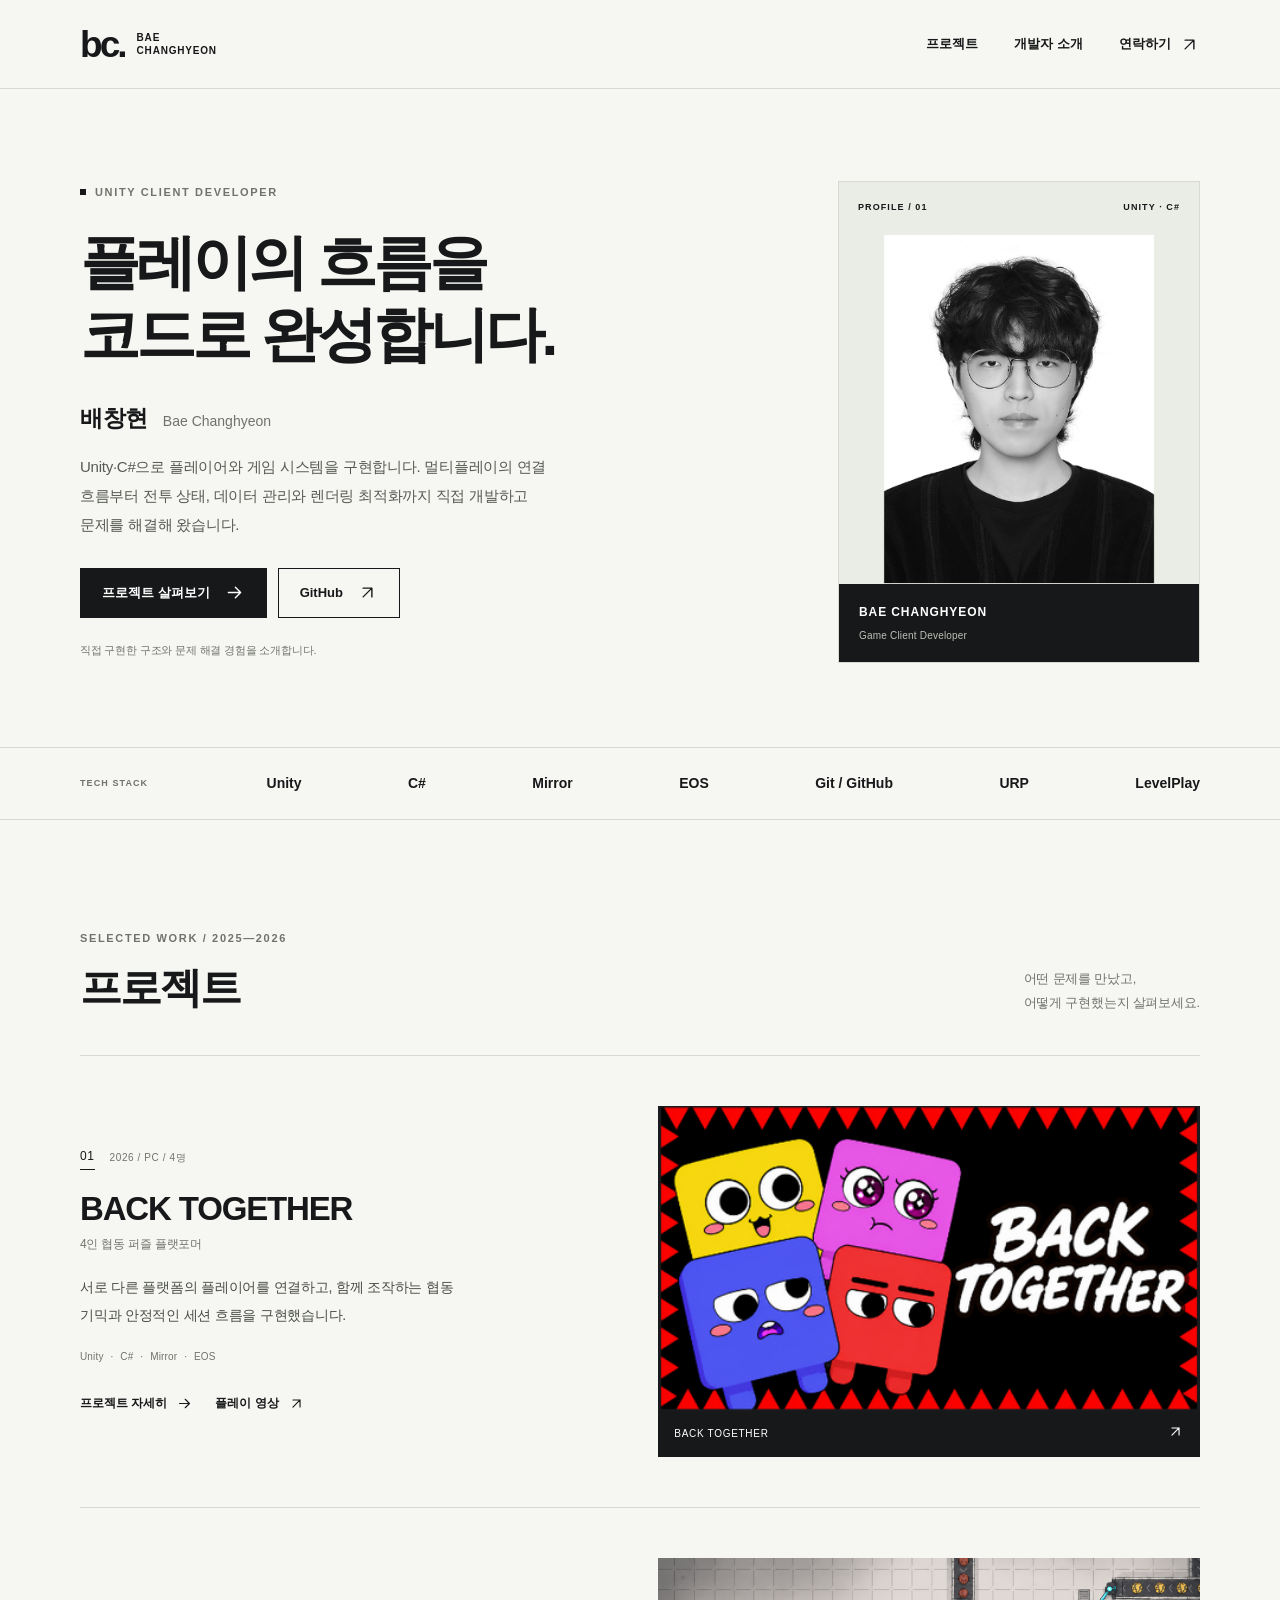
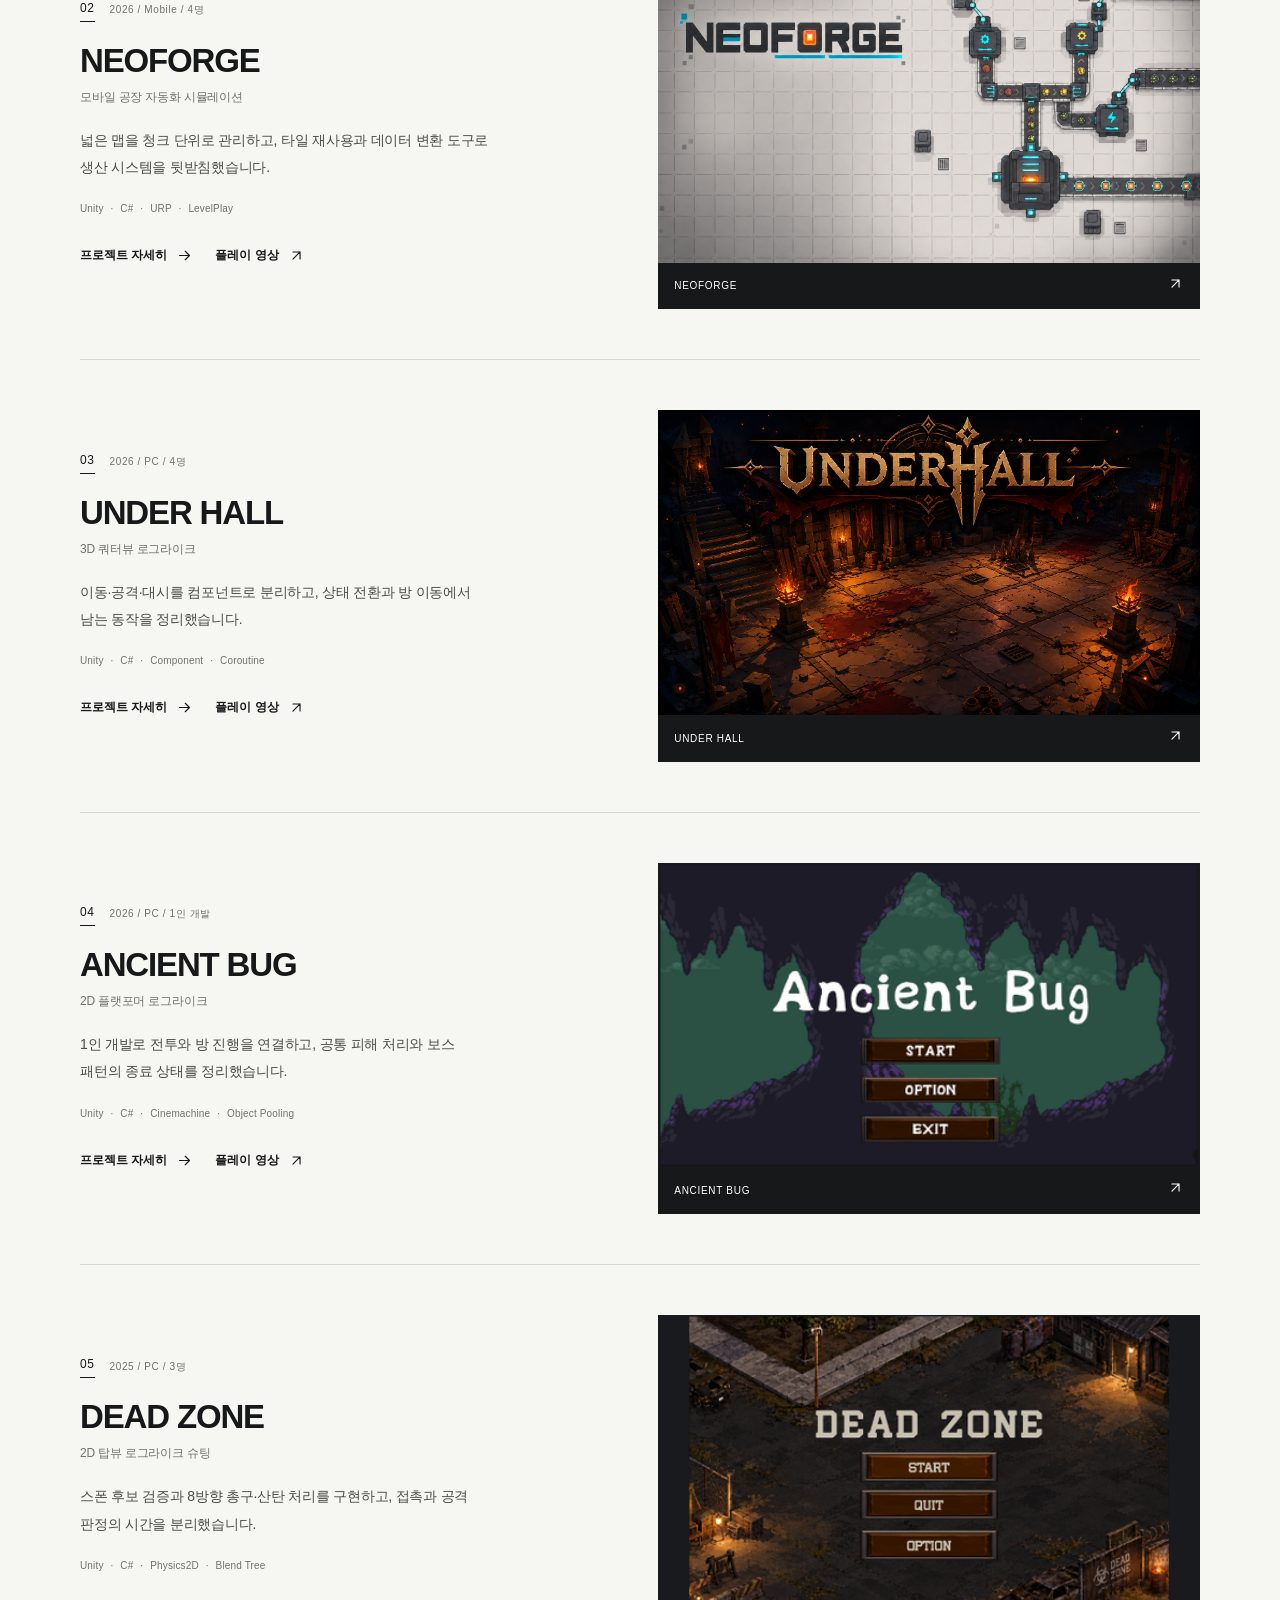
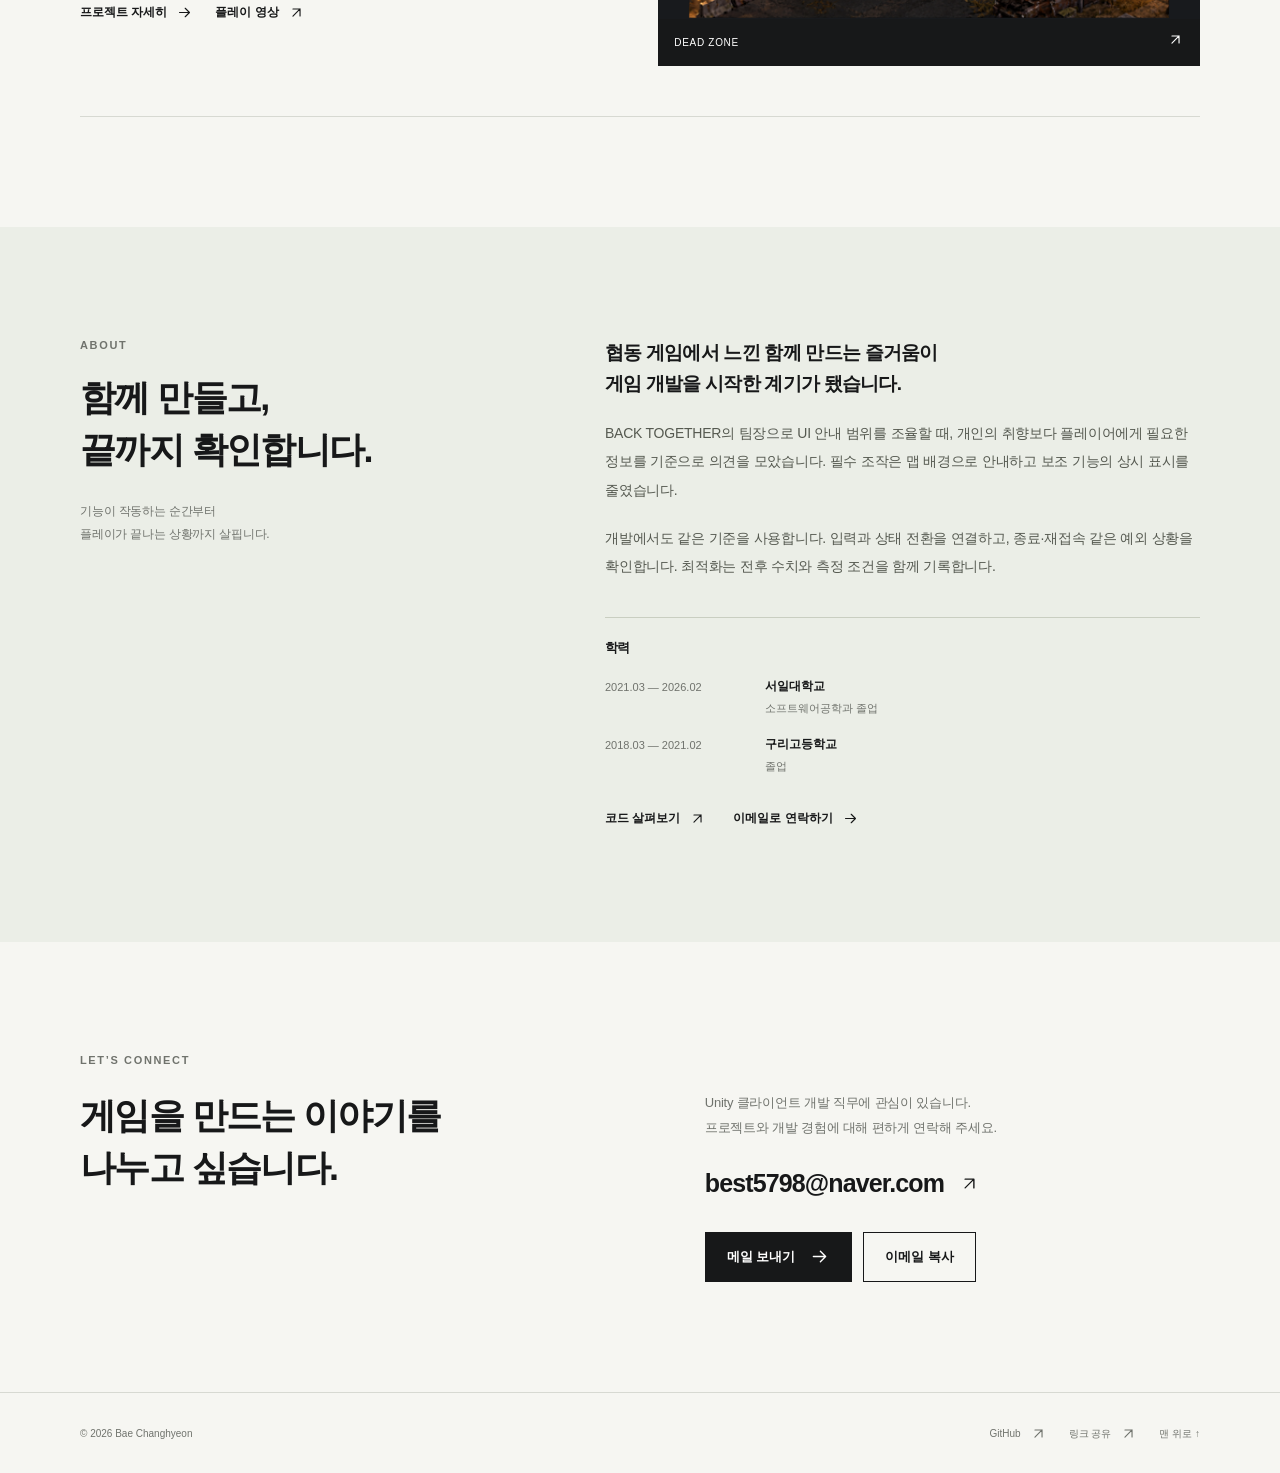
==== commit 2728e954: "Correct portfolio English name to Changhyeon" ====
--- a/index.html
+++ b/index.html
@@ -1 +1 @@
-<!doctype html><html lang="ko"><head><meta charset="utf-8"><meta name="viewport" content="width=device-width,initial-scale=1"><meta name="theme-color" content="#f6f6f2"><title>배창현 | Unity 클라이언트 개발자</title><meta name="description" content="다섯 게임 프로젝트로 확인하는 Unity·C# 개발 경험. 멀티플레이, 전투 시스템, 데이터 관리와 렌더링 최적화를 소개합니다."><link rel="canonical" href="https://hukaziroh.github.io"><meta property="og:type" content="website"><meta property="og:title" content="배창현 | Unity 클라이언트 개발자"><meta property="og:description" content="다섯 게임 프로젝트로 확인하는 Unity·C# 개발 경험. 멀티플레이, 전투 시스템, 데이터 관리와 렌더링 최적화를 소개합니다."><meta property="og:url" content="https://hukaziroh.github.io"><meta property="og:locale" content="ko_KR"><meta property="og:image" content="https://hukaziroh.github.io/back-together-2.png"><meta name="twitter:card" content="summary_large_image"><link rel="icon" href="/favicon.svg" type="image/svg+xml"><link rel="stylesheet" href="/style.css"><script src="/app.js" defer></script></head><body><a class="skip-link" href="#main">본문으로 건너뛰기</a><header class="site-header"><div class="container nav-inner"><a class="wordmark" href="/" aria-label="배창현 홈페이지"><span class="monogram">bc.</span><span>BAE<br>CHANGHYUN</span></a><button class="menu-toggle" type="button" aria-expanded="false" aria-controls="main-nav" aria-label="메뉴 열기"><span></span><span></span></button><nav id="main-nav" aria-label="주요 메뉴"><a href="/#work">프로젝트</a><a href="/#about">개발자 소개</a><a class="nav-contact" href="/#contact">연락하기 <svg viewBox="0 0 24 24" aria-hidden="true"><path d="M7 17 17 7M7 7h10v10"/></svg></a></nav></div></header><main id="main"><section class="hero container" id="top"><div class="hero-copy"><p class="eyebrow"><span class="small-square"></span> UNITY CLIENT DEVELOPER</p><h1>플레이의 흐름을<br>코드로 완성합니다.</h1><p class="hero-name">배창현 <span>Bae Changhyun</span></p><p class="hero-description">Unity·C#으로 플레이어와 게임 시스템을 구현합니다. 멀티플레이의 연결 흐름부터 전투 상태, 데이터 관리와 렌더링 최적화까지 직접 개발하고 문제를 해결해 왔습니다.</p><div class="hero-actions"><a class="button button-dark" href="#work">프로젝트 살펴보기 <svg viewBox="0 0 24 24" aria-hidden="true"><path d="M5 12h14M13 6l6 6-6 6"/></svg></a><a class="button button-outline" href="https://github.com/Hukaziroh" target="_blank" rel="noopener noreferrer">GitHub<svg viewBox="0 0 24 24" aria-hidden="true"><path d="M7 17 17 7M7 7h10v10"/></svg></a></div><p class="hero-footnote">직접 구현한 구조와 문제 해결 경험을 소개합니다.</p></div><div class="portrait-wrap"><div class="portrait-top"><span>PROFILE / 01</span><span>UNITY · C#</span></div><img class="portrait" src="/portrait.png" alt="Unity 클라이언트 개발자 배창현" width="338" height="434" fetchpriority="high"><div class="portrait-bottom"><span>BAE CHANGHYUN</span><span>Game Client Developer</span></div></div></section><div class="skill-rail"><div class="container"><span class="rail-label">TECH STACK</span><span>Unity</span><span>C#</span><span>Mirror</span><span>EOS</span><span>Git / GitHub</span><span>URP</span><span>LevelPlay</span></div></div><section class="work-section container section-space" id="work"><div class="section-heading"><div><p class="eyebrow">SELECTED WORK / 2025—2026</p><h2>프로젝트</h2></div><p>어떤 문제를 만났고,<br>어떻게 구현했는지 살펴보세요.</p></div><div id="projects" class="project-list"><article class="project-row"><div class="project-copy"><div class="project-meta"><span class="project-number">01</span><span>2026 / PC / 4명</span></div><h3><a href="/back-together.html">BACK TOGETHER</a></h3><p class="project-category">4인 협동 퍼즐 플랫포머</p><p class="project-summary">서로 다른 플랫폼의 플레이어를 연결하고, 함께 조작하는 협동 기믹과 안정적인 세션 흐름을 구현했습니다.</p><p class="project-tools">Unity <span>·</span> C# <span>·</span> Mirror <span>·</span> EOS</p><div class="project-actions"><a class="text-link project-detail" href="/back-together.html">프로젝트 자세히 <svg viewBox="0 0 24 24" aria-hidden="true"><path d="M5 12h14M13 6l6 6-6 6"/></svg></a><a class="text-link" href="https://www.youtube.com/@MoriSoft-KR/videos" target="_blank" rel="noopener noreferrer">플레이 영상<svg viewBox="0 0 24 24" aria-hidden="true"><path d="M7 17 17 7M7 7h10v10"/></svg></a></div></div><a class="project-image" href="/back-together.html" aria-label="BACK TOGETHER 상세 보기"><img src="/back-together-2.png" alt="BACK TOGETHER 타이틀 이미지" width="454" height="257" loading="lazy"><span class="image-caption">BACK TOGETHER <span><svg viewBox="0 0 24 24" aria-hidden="true"><path d="M7 17 17 7M7 7h10v10"/></svg></span></span></a></article><article class="project-row"><div class="project-copy"><div class="project-meta"><span class="project-number">02</span><span>2026 / Mobile / 4명</span></div><h3><a href="/neoforge.html">NEOFORGE</a></h3><p class="project-category">모바일 공장 자동화 시뮬레이션</p><p class="project-summary">넓은 맵을 청크 단위로 관리하고, 타일 재사용과 데이터 변환 도구로 생산 시스템을 뒷받침했습니다.</p><p class="project-tools">Unity <span>·</span> C# <span>·</span> URP <span>·</span> LevelPlay</p><div class="project-actions"><a class="text-link project-detail" href="/neoforge.html">프로젝트 자세히 <svg viewBox="0 0 24 24" aria-hidden="true"><path d="M5 12h14M13 6l6 6-6 6"/></svg></a><a class="text-link" href="https://youtu.be/J22Yu4zVN50" target="_blank" rel="noopener noreferrer">플레이 영상<svg viewBox="0 0 24 24" aria-hidden="true"><path d="M7 17 17 7M7 7h10v10"/></svg></a></div></div><a class="project-image" href="/neoforge.html" aria-label="NEOFORGE 상세 보기"><img src="/neoforge-title.png" alt="NEOFORGE 타이틀 이미지" width="1672" height="941" loading="lazy"><span class="image-caption">NEOFORGE <span><svg viewBox="0 0 24 24" aria-hidden="true"><path d="M7 17 17 7M7 7h10v10"/></svg></span></span></a></article><article class="project-row"><div class="project-copy"><div class="project-meta"><span class="project-number">03</span><span>2026 / PC / 4명</span></div><h3><a href="/under-hall.html">UNDER HALL</a></h3><p class="project-category">3D 쿼터뷰 로그라이크</p><p class="project-summary">이동·공격·대시를 컴포넌트로 분리하고, 상태 전환과 방 이동에서 남는 동작을 정리했습니다.</p><p class="project-tools">Unity <span>·</span> C# <span>·</span> Component <span>·</span> Coroutine</p><div class="project-actions"><a class="text-link project-detail" href="/under-hall.html">프로젝트 자세히 <svg viewBox="0 0 24 24" aria-hidden="true"><path d="M5 12h14M13 6l6 6-6 6"/></svg></a><a class="text-link" href="https://youtu.be/vsww1RS2NX8" target="_blank" rel="noopener noreferrer">플레이 영상<svg viewBox="0 0 24 24" aria-hidden="true"><path d="M7 17 17 7M7 7h10v10"/></svg></a></div></div><a class="project-image" href="/under-hall.html" aria-label="UNDER HALL 상세 보기"><img src="/under-hall-title.png" alt="UNDER HALL 타이틀 이미지" width="1672" height="941" loading="lazy"><span class="image-caption">UNDER HALL <span><svg viewBox="0 0 24 24" aria-hidden="true"><path d="M7 17 17 7M7 7h10v10"/></svg></span></span></a></article><article class="project-row"><div class="project-copy"><div class="project-meta"><span class="project-number">04</span><span>2026 / PC / 1인 개발</span></div><h3><a href="/ancient-bug.html">ANCIENT BUG</a></h3><p class="project-category">2D 플랫포머 로그라이크</p><p class="project-summary">1인 개발로 전투와 방 진행을 연결하고, 공통 피해 처리와 보스 패턴의 종료 상태를 정리했습니다.</p><p class="project-tools">Unity <span>·</span> C# <span>·</span> Cinemachine <span>·</span> Object Pooling</p><div class="project-actions"><a class="text-link project-detail" href="/ancient-bug.html">프로젝트 자세히 <svg viewBox="0 0 24 24" aria-hidden="true"><path d="M5 12h14M13 6l6 6-6 6"/></svg></a><a class="text-link" href="https://youtu.be/8jhL17B-1E8" target="_blank" rel="noopener noreferrer">플레이 영상<svg viewBox="0 0 24 24" aria-hidden="true"><path d="M7 17 17 7M7 7h10v10"/></svg></a></div></div><a class="project-image" href="/ancient-bug.html" aria-label="ANCIENT BUG 상세 보기"><img src="/ancient-bug-2.png" alt="ANCIENT BUG 타이틀 이미지" width="454" height="256" loading="lazy"><span class="image-caption">ANCIENT BUG <span><svg viewBox="0 0 24 24" aria-hidden="true"><path d="M7 17 17 7M7 7h10v10"/></svg></span></span></a></article><article class="project-row"><div class="project-copy"><div class="project-meta"><span class="project-number">05</span><span>2025 / PC / 3명</span></div><h3><a href="/dead-zone.html">DEAD ZONE</a></h3><p class="project-category">2D 탑뷰 로그라이크 슈팅</p><p class="project-summary">스폰 후보 검증과 8방향 총구·산탄 처리를 구현하고, 접촉과 공격 판정의 시간을 분리했습니다.</p><p class="project-tools">Unity <span>·</span> C# <span>·</span> Physics2D <span>·</span> Blend Tree</p><div class="project-actions"><a class="text-link project-detail" href="/dead-zone.html">프로젝트 자세히 <svg viewBox="0 0 24 24" aria-hidden="true"><path d="M5 12h14M13 6l6 6-6 6"/></svg></a><a class="text-link" href="https://youtu.be/VTCCBFaYVKY" target="_blank" rel="noopener noreferrer">플레이 영상<svg viewBox="0 0 24 24" aria-hidden="true"><path d="M7 17 17 7M7 7h10v10"/></svg></a></div></div><a class="project-image" href="/dead-zone.html" aria-label="DEAD ZONE 상세 보기"><img src="/dead-zone-title.png" alt="DEAD ZONE 타이틀 이미지" width="449" height="284" loading="lazy"><span class="image-caption">DEAD ZONE <span><svg viewBox="0 0 24 24" aria-hidden="true"><path d="M7 17 17 7M7 7h10v10"/></svg></span></span></a></article></div></section><section class="about-section" id="about"><div class="container section-space about-layout"><div class="about-heading"><p class="eyebrow">ABOUT</p><h2>함께 만들고,<br>끝까지 확인합니다.</h2><p>기능이 작동하는 순간부터<br>플레이가 끝나는 상황까지 살핍니다.</p></div><div class="about-content"><p class="about-lead">협동 게임에서 느낀 함께 만드는 즐거움이<br>게임 개발을 시작한 계기가 됐습니다.</p><p>BACK TOGETHER의 팀장으로 UI 안내 범위를 조율할 때, 개인의 취향보다 플레이어에게 필요한 정보를 기준으로 의견을 모았습니다. 필수 조작은 맵 배경으로 안내하고 보조 기능의 상시 표시를 줄였습니다.</p><p>개발에서도 같은 기준을 사용합니다. 입력과 상태 전환을 연결하고, 종료·재접속 같은 예외 상황을 확인합니다. 최적화는 전후 수치와 측정 조건을 함께 기록합니다.</p><div class="education"><h3>학력</h3><div class="education-row"><time>2021.03 — 2026.02</time><div><strong>서일대학교</strong><span>소프트웨어공학과 졸업</span></div></div><div class="education-row"><time>2018.03 — 2021.02</time><div><strong>구리고등학교</strong><span>졸업</span></div></div></div><div class="about-links"><a class="text-link" href="https://github.com/Hukaziroh" target="_blank" rel="noopener noreferrer">코드 살펴보기<svg viewBox="0 0 24 24" aria-hidden="true"><path d="M7 17 17 7M7 7h10v10"/></svg></a><a class="text-link" href="mailto:best5798@naver.com">이메일로 연락하기 <svg viewBox="0 0 24 24" aria-hidden="true"><path d="M5 12h14M13 6l6 6-6 6"/></svg></a></div></div></div></section><section class="contact-section container section-space" id="contact"><p class="eyebrow">LET’S CONNECT</p><div class="contact-layout"><h2>게임을 만드는 이야기를<br>나누고 싶습니다.</h2><div><p>Unity 클라이언트 개발 직무에 관심이 있습니다.<br>프로젝트와 개발 경험에 대해 편하게 연락해 주세요.</p><a class="contact-email" href="mailto:best5798@naver.com">best5798@naver.com<svg viewBox="0 0 24 24" aria-hidden="true"><path d="M7 17 17 7M7 7h10v10"/></svg></a><div class="contact-actions"><a class="button button-dark" href="mailto:best5798@naver.com">메일 보내기 <svg viewBox="0 0 24 24" aria-hidden="true"><path d="M5 12h14M13 6l6 6-6 6"/></svg></a><button class="button button-outline" type="button" data-copy-email>이메일 복사</button></div></div></div></section></main><script type="application/ld+json">{"@context":"https://schema.org","@type":"Person","name":"배창현","alternateName":"Bae Changhyun","jobTitle":"Unity 클라이언트 개발자","email":"best5798@naver.com","url":"https://hukaziroh.github.io","sameAs":["https://github.com/Hukaziroh"],"knowsAbout":["Unity","C#","Mirror","Epic Online Services","Game Development"],"alumniOf":{"@type":"CollegeOrUniversity","name":"서일대학교"}}</script><footer class="site-footer"><div class="container footer-inner"><span>© 2026 Bae Changhyun</span><div><a class="text-link" href="https://github.com/Hukaziroh" target="_blank" rel="noopener noreferrer">GitHub<svg viewBox="0 0 24 24" aria-hidden="true"><path d="M7 17 17 7M7 7h10v10"/></svg></a><button class="text-link" type="button" data-share>링크 공유 <svg viewBox="0 0 24 24" aria-hidden="true"><path d="M7 17 17 7M7 7h10v10"/></svg></button><a class="text-link" href="#top">맨 위로 ↑</a></div></div></footer><div id="toast" class="toast" role="status" aria-live="polite"></div></body></html>+<!doctype html><html lang="ko"><head><meta charset="utf-8"><meta name="viewport" content="width=device-width,initial-scale=1"><meta name="theme-color" content="#f6f6f2"><title>배창현 | Unity 클라이언트 개발자</title><meta name="description" content="다섯 게임 프로젝트로 확인하는 Unity·C# 개발 경험. 멀티플레이, 전투 시스템, 데이터 관리와 렌더링 최적화를 소개합니다."><link rel="canonical" href="https://hukaziroh.github.io"><meta property="og:type" content="website"><meta property="og:title" content="배창현 | Unity 클라이언트 개발자"><meta property="og:description" content="다섯 게임 프로젝트로 확인하는 Unity·C# 개발 경험. 멀티플레이, 전투 시스템, 데이터 관리와 렌더링 최적화를 소개합니다."><meta property="og:url" content="https://hukaziroh.github.io"><meta property="og:locale" content="ko_KR"><meta property="og:image" content="https://hukaziroh.github.io/back-together-2.png"><meta name="twitter:card" content="summary_large_image"><link rel="icon" href="/favicon.svg" type="image/svg+xml"><link rel="stylesheet" href="/style.css"><script src="/app.js" defer></script></head><body><a class="skip-link" href="#main">본문으로 건너뛰기</a><header class="site-header"><div class="container nav-inner"><a class="wordmark" href="/" aria-label="배창현 홈페이지"><span class="monogram">bc.</span><span>BAE<br>CHANGHYEON</span></a><button class="menu-toggle" type="button" aria-expanded="false" aria-controls="main-nav" aria-label="메뉴 열기"><span></span><span></span></button><nav id="main-nav" aria-label="주요 메뉴"><a href="/#work">프로젝트</a><a href="/#about">개발자 소개</a><a class="nav-contact" href="/#contact">연락하기 <svg viewBox="0 0 24 24" aria-hidden="true"><path d="M7 17 17 7M7 7h10v10"/></svg></a></nav></div></header><main id="main"><section class="hero container" id="top"><div class="hero-copy"><p class="eyebrow"><span class="small-square"></span> UNITY CLIENT DEVELOPER</p><h1>플레이의 흐름을<br>코드로 완성합니다.</h1><p class="hero-name">배창현 <span>Bae Changhyeon</span></p><p class="hero-description">Unity·C#으로 플레이어와 게임 시스템을 구현합니다. 멀티플레이의 연결 흐름부터 전투 상태, 데이터 관리와 렌더링 최적화까지 직접 개발하고 문제를 해결해 왔습니다.</p><div class="hero-actions"><a class="button button-dark" href="#work">프로젝트 살펴보기 <svg viewBox="0 0 24 24" aria-hidden="true"><path d="M5 12h14M13 6l6 6-6 6"/></svg></a><a class="button button-outline" href="https://github.com/Hukaziroh" target="_blank" rel="noopener noreferrer">GitHub<svg viewBox="0 0 24 24" aria-hidden="true"><path d="M7 17 17 7M7 7h10v10"/></svg></a></div><p class="hero-footnote">직접 구현한 구조와 문제 해결 경험을 소개합니다.</p></div><div class="portrait-wrap"><div class="portrait-top"><span>PROFILE / 01</span><span>UNITY · C#</span></div><img class="portrait" src="/portrait.png" alt="Unity 클라이언트 개발자 배창현" width="338" height="434" fetchpriority="high"><div class="portrait-bottom"><span>BAE CHANGHYEON</span><span>Game Client Developer</span></div></div></section><div class="skill-rail"><div class="container"><span class="rail-label">TECH STACK</span><span>Unity</span><span>C#</span><span>Mirror</span><span>EOS</span><span>Git / GitHub</span><span>URP</span><span>LevelPlay</span></div></div><section class="work-section container section-space" id="work"><div class="section-heading"><div><p class="eyebrow">SELECTED WORK / 2025—2026</p><h2>프로젝트</h2></div><p>어떤 문제를 만났고,<br>어떻게 구현했는지 살펴보세요.</p></div><div id="projects" class="project-list"><article class="project-row"><div class="project-copy"><div class="project-meta"><span class="project-number">01</span><span>2026 / PC / 4명</span></div><h3><a href="/back-together.html">BACK TOGETHER</a></h3><p class="project-category">4인 협동 퍼즐 플랫포머</p><p class="project-summary">서로 다른 플랫폼의 플레이어를 연결하고, 함께 조작하는 협동 기믹과 안정적인 세션 흐름을 구현했습니다.</p><p class="project-tools">Unity <span>·</span> C# <span>·</span> Mirror <span>·</span> EOS</p><div class="project-actions"><a class="text-link project-detail" href="/back-together.html">프로젝트 자세히 <svg viewBox="0 0 24 24" aria-hidden="true"><path d="M5 12h14M13 6l6 6-6 6"/></svg></a><a class="text-link" href="https://www.youtube.com/@MoriSoft-KR/videos" target="_blank" rel="noopener noreferrer">플레이 영상<svg viewBox="0 0 24 24" aria-hidden="true"><path d="M7 17 17 7M7 7h10v10"/></svg></a></div></div><a class="project-image" href="/back-together.html" aria-label="BACK TOGETHER 상세 보기"><img src="/back-together-2.png" alt="BACK TOGETHER 타이틀 이미지" width="454" height="257" loading="lazy"><span class="image-caption">BACK TOGETHER <span><svg viewBox="0 0 24 24" aria-hidden="true"><path d="M7 17 17 7M7 7h10v10"/></svg></span></span></a></article><article class="project-row"><div class="project-copy"><div class="project-meta"><span class="project-number">02</span><span>2026 / Mobile / 4명</span></div><h3><a href="/neoforge.html">NEOFORGE</a></h3><p class="project-category">모바일 공장 자동화 시뮬레이션</p><p class="project-summary">넓은 맵을 청크 단위로 관리하고, 타일 재사용과 데이터 변환 도구로 생산 시스템을 뒷받침했습니다.</p><p class="project-tools">Unity <span>·</span> C# <span>·</span> URP <span>·</span> LevelPlay</p><div class="project-actions"><a class="text-link project-detail" href="/neoforge.html">프로젝트 자세히 <svg viewBox="0 0 24 24" aria-hidden="true"><path d="M5 12h14M13 6l6 6-6 6"/></svg></a><a class="text-link" href="https://youtu.be/J22Yu4zVN50" target="_blank" rel="noopener noreferrer">플레이 영상<svg viewBox="0 0 24 24" aria-hidden="true"><path d="M7 17 17 7M7 7h10v10"/></svg></a></div></div><a class="project-image" href="/neoforge.html" aria-label="NEOFORGE 상세 보기"><img src="/neoforge-title.png" alt="NEOFORGE 타이틀 이미지" width="1672" height="941" loading="lazy"><span class="image-caption">NEOFORGE <span><svg viewBox="0 0 24 24" aria-hidden="true"><path d="M7 17 17 7M7 7h10v10"/></svg></span></span></a></article><article class="project-row"><div class="project-copy"><div class="project-meta"><span class="project-number">03</span><span>2026 / PC / 4명</span></div><h3><a href="/under-hall.html">UNDER HALL</a></h3><p class="project-category">3D 쿼터뷰 로그라이크</p><p class="project-summary">이동·공격·대시를 컴포넌트로 분리하고, 상태 전환과 방 이동에서 남는 동작을 정리했습니다.</p><p class="project-tools">Unity <span>·</span> C# <span>·</span> Component <span>·</span> Coroutine</p><div class="project-actions"><a class="text-link project-detail" href="/under-hall.html">프로젝트 자세히 <svg viewBox="0 0 24 24" aria-hidden="true"><path d="M5 12h14M13 6l6 6-6 6"/></svg></a><a class="text-link" href="https://youtu.be/vsww1RS2NX8" target="_blank" rel="noopener noreferrer">플레이 영상<svg viewBox="0 0 24 24" aria-hidden="true"><path d="M7 17 17 7M7 7h10v10"/></svg></a></div></div><a class="project-image" href="/under-hall.html" aria-label="UNDER HALL 상세 보기"><img src="/under-hall-title.png" alt="UNDER HALL 타이틀 이미지" width="1672" height="941" loading="lazy"><span class="image-caption">UNDER HALL <span><svg viewBox="0 0 24 24" aria-hidden="true"><path d="M7 17 17 7M7 7h10v10"/></svg></span></span></a></article><article class="project-row"><div class="project-copy"><div class="project-meta"><span class="project-number">04</span><span>2026 / PC / 1인 개발</span></div><h3><a href="/ancient-bug.html">ANCIENT BUG</a></h3><p class="project-category">2D 플랫포머 로그라이크</p><p class="project-summary">1인 개발로 전투와 방 진행을 연결하고, 공통 피해 처리와 보스 패턴의 종료 상태를 정리했습니다.</p><p class="project-tools">Unity <span>·</span> C# <span>·</span> Cinemachine <span>·</span> Object Pooling</p><div class="project-actions"><a class="text-link project-detail" href="/ancient-bug.html">프로젝트 자세히 <svg viewBox="0 0 24 24" aria-hidden="true"><path d="M5 12h14M13 6l6 6-6 6"/></svg></a><a class="text-link" href="https://youtu.be/8jhL17B-1E8" target="_blank" rel="noopener noreferrer">플레이 영상<svg viewBox="0 0 24 24" aria-hidden="true"><path d="M7 17 17 7M7 7h10v10"/></svg></a></div></div><a class="project-image" href="/ancient-bug.html" aria-label="ANCIENT BUG 상세 보기"><img src="/ancient-bug-2.png" alt="ANCIENT BUG 타이틀 이미지" width="454" height="256" loading="lazy"><span class="image-caption">ANCIENT BUG <span><svg viewBox="0 0 24 24" aria-hidden="true"><path d="M7 17 17 7M7 7h10v10"/></svg></span></span></a></article><article class="project-row"><div class="project-copy"><div class="project-meta"><span class="project-number">05</span><span>2025 / PC / 3명</span></div><h3><a href="/dead-zone.html">DEAD ZONE</a></h3><p class="project-category">2D 탑뷰 로그라이크 슈팅</p><p class="project-summary">스폰 후보 검증과 8방향 총구·산탄 처리를 구현하고, 접촉과 공격 판정의 시간을 분리했습니다.</p><p class="project-tools">Unity <span>·</span> C# <span>·</span> Physics2D <span>·</span> Blend Tree</p><div class="project-actions"><a class="text-link project-detail" href="/dead-zone.html">프로젝트 자세히 <svg viewBox="0 0 24 24" aria-hidden="true"><path d="M5 12h14M13 6l6 6-6 6"/></svg></a><a class="text-link" href="https://youtu.be/VTCCBFaYVKY" target="_blank" rel="noopener noreferrer">플레이 영상<svg viewBox="0 0 24 24" aria-hidden="true"><path d="M7 17 17 7M7 7h10v10"/></svg></a></div></div><a class="project-image" href="/dead-zone.html" aria-label="DEAD ZONE 상세 보기"><img src="/dead-zone-title.png" alt="DEAD ZONE 타이틀 이미지" width="449" height="284" loading="lazy"><span class="image-caption">DEAD ZONE <span><svg viewBox="0 0 24 24" aria-hidden="true"><path d="M7 17 17 7M7 7h10v10"/></svg></span></span></a></article></div></section><section class="about-section" id="about"><div class="container section-space about-layout"><div class="about-heading"><p class="eyebrow">ABOUT</p><h2>함께 만들고,<br>끝까지 확인합니다.</h2><p>기능이 작동하는 순간부터<br>플레이가 끝나는 상황까지 살핍니다.</p></div><div class="about-content"><p class="about-lead">협동 게임에서 느낀 함께 만드는 즐거움이<br>게임 개발을 시작한 계기가 됐습니다.</p><p>BACK TOGETHER의 팀장으로 UI 안내 범위를 조율할 때, 개인의 취향보다 플레이어에게 필요한 정보를 기준으로 의견을 모았습니다. 필수 조작은 맵 배경으로 안내하고 보조 기능의 상시 표시를 줄였습니다.</p><p>개발에서도 같은 기준을 사용합니다. 입력과 상태 전환을 연결하고, 종료·재접속 같은 예외 상황을 확인합니다. 최적화는 전후 수치와 측정 조건을 함께 기록합니다.</p><div class="education"><h3>학력</h3><div class="education-row"><time>2021.03 — 2026.02</time><div><strong>서일대학교</strong><span>소프트웨어공학과 졸업</span></div></div><div class="education-row"><time>2018.03 — 2021.02</time><div><strong>구리고등학교</strong><span>졸업</span></div></div></div><div class="about-links"><a class="text-link" href="https://github.com/Hukaziroh" target="_blank" rel="noopener noreferrer">코드 살펴보기<svg viewBox="0 0 24 24" aria-hidden="true"><path d="M7 17 17 7M7 7h10v10"/></svg></a><a class="text-link" href="mailto:best5798@naver.com">이메일로 연락하기 <svg viewBox="0 0 24 24" aria-hidden="true"><path d="M5 12h14M13 6l6 6-6 6"/></svg></a></div></div></div></section><section class="contact-section container section-space" id="contact"><p class="eyebrow">LET’S CONNECT</p><div class="contact-layout"><h2>게임을 만드는 이야기를<br>나누고 싶습니다.</h2><div><p>Unity 클라이언트 개발 직무에 관심이 있습니다.<br>프로젝트와 개발 경험에 대해 편하게 연락해 주세요.</p><a class="contact-email" href="mailto:best5798@naver.com">best5798@naver.com<svg viewBox="0 0 24 24" aria-hidden="true"><path d="M7 17 17 7M7 7h10v10"/></svg></a><div class="contact-actions"><a class="button button-dark" href="mailto:best5798@naver.com">메일 보내기 <svg viewBox="0 0 24 24" aria-hidden="true"><path d="M5 12h14M13 6l6 6-6 6"/></svg></a><button class="button button-outline" type="button" data-copy-email>이메일 복사</button></div></div></div></section></main><script type="application/ld+json">{"@context":"https://schema.org","@type":"Person","name":"배창현","alternateName":"Bae Changhyeon","jobTitle":"Unity 클라이언트 개발자","email":"best5798@naver.com","url":"https://hukaziroh.github.io","sameAs":["https://github.com/Hukaziroh"],"knowsAbout":["Unity","C#","Mirror","Epic Online Services","Game Development"],"alumniOf":{"@type":"CollegeOrUniversity","name":"서일대학교"}}</script><footer class="site-footer"><div class="container footer-inner"><span>© 2026 Bae Changhyeon</span><div><a class="text-link" href="https://github.com/Hukaziroh" target="_blank" rel="noopener noreferrer">GitHub<svg viewBox="0 0 24 24" aria-hidden="true"><path d="M7 17 17 7M7 7h10v10"/></svg></a><button class="text-link" type="button" data-share>링크 공유 <svg viewBox="0 0 24 24" aria-hidden="true"><path d="M7 17 17 7M7 7h10v10"/></svg></button><a class="text-link" href="#top">맨 위로 ↑</a></div></div></footer><div id="toast" class="toast" role="status" aria-live="polite"></div></body></html>
